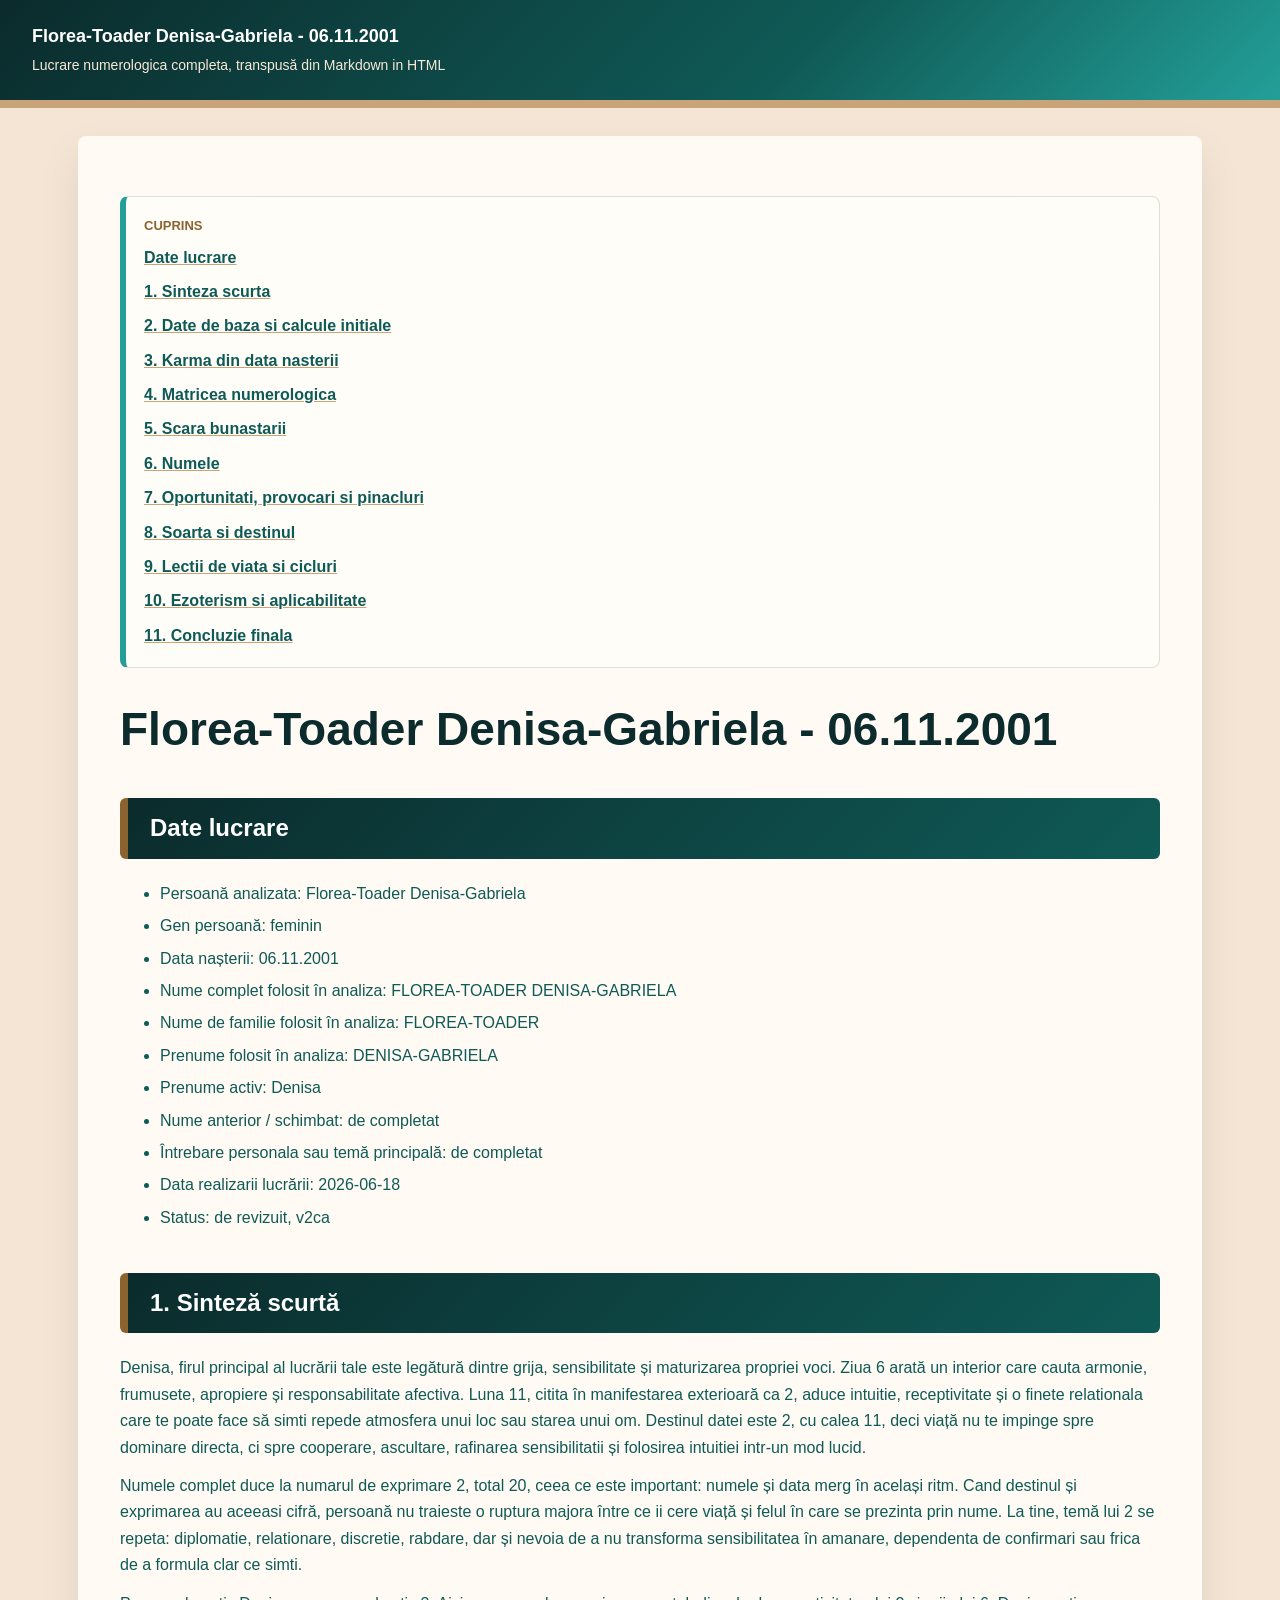
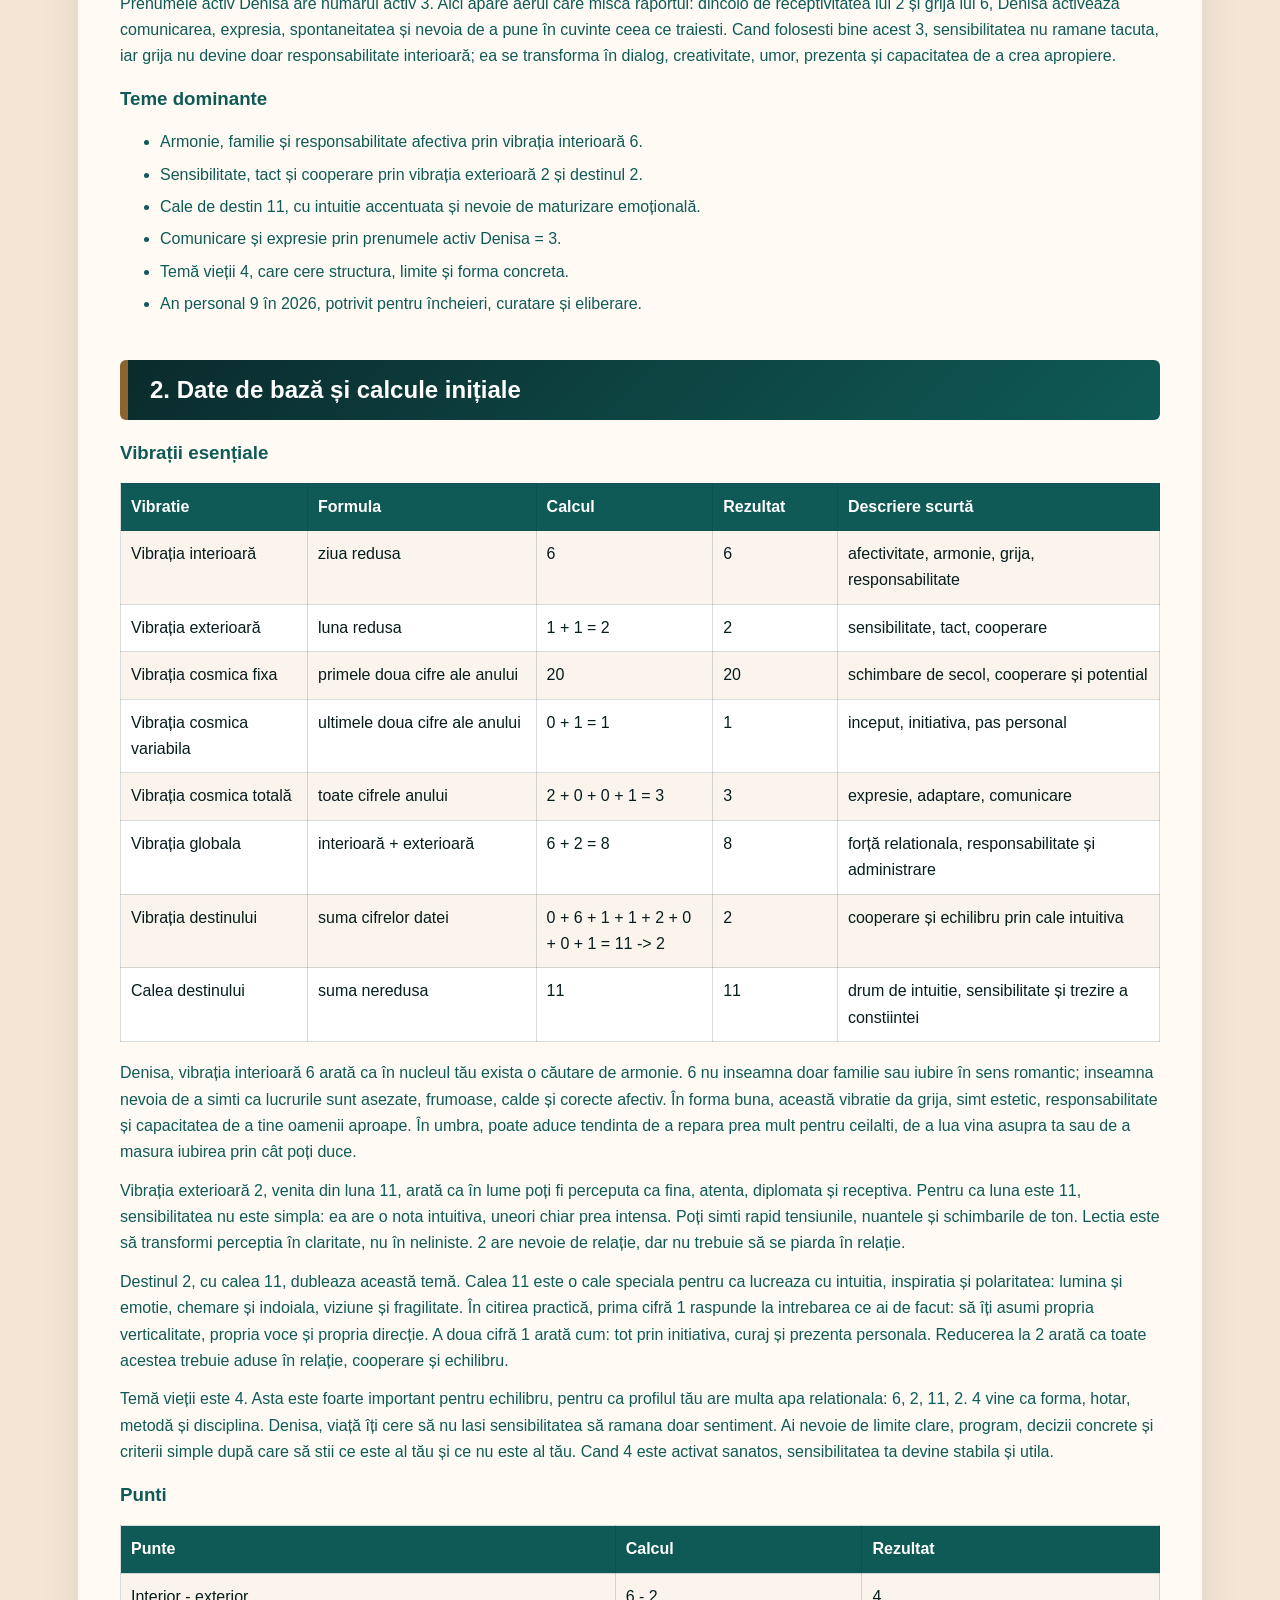
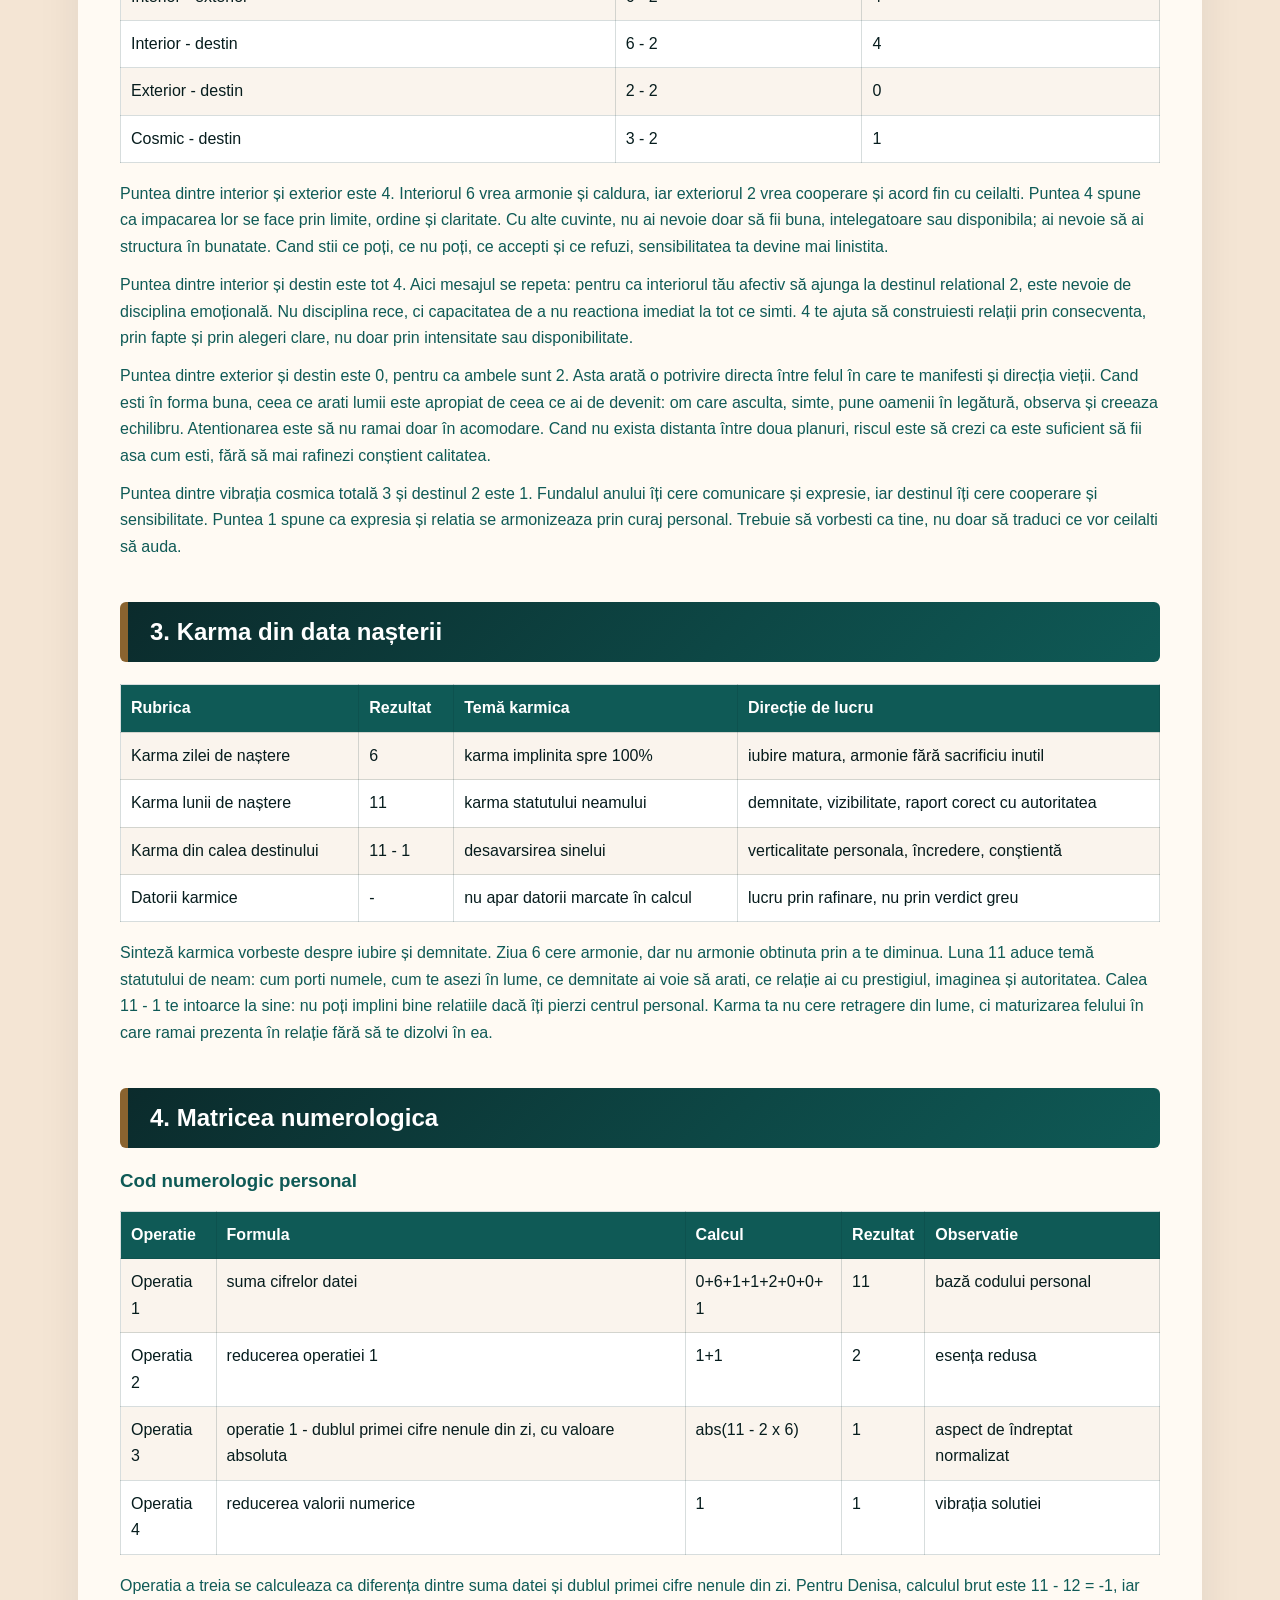
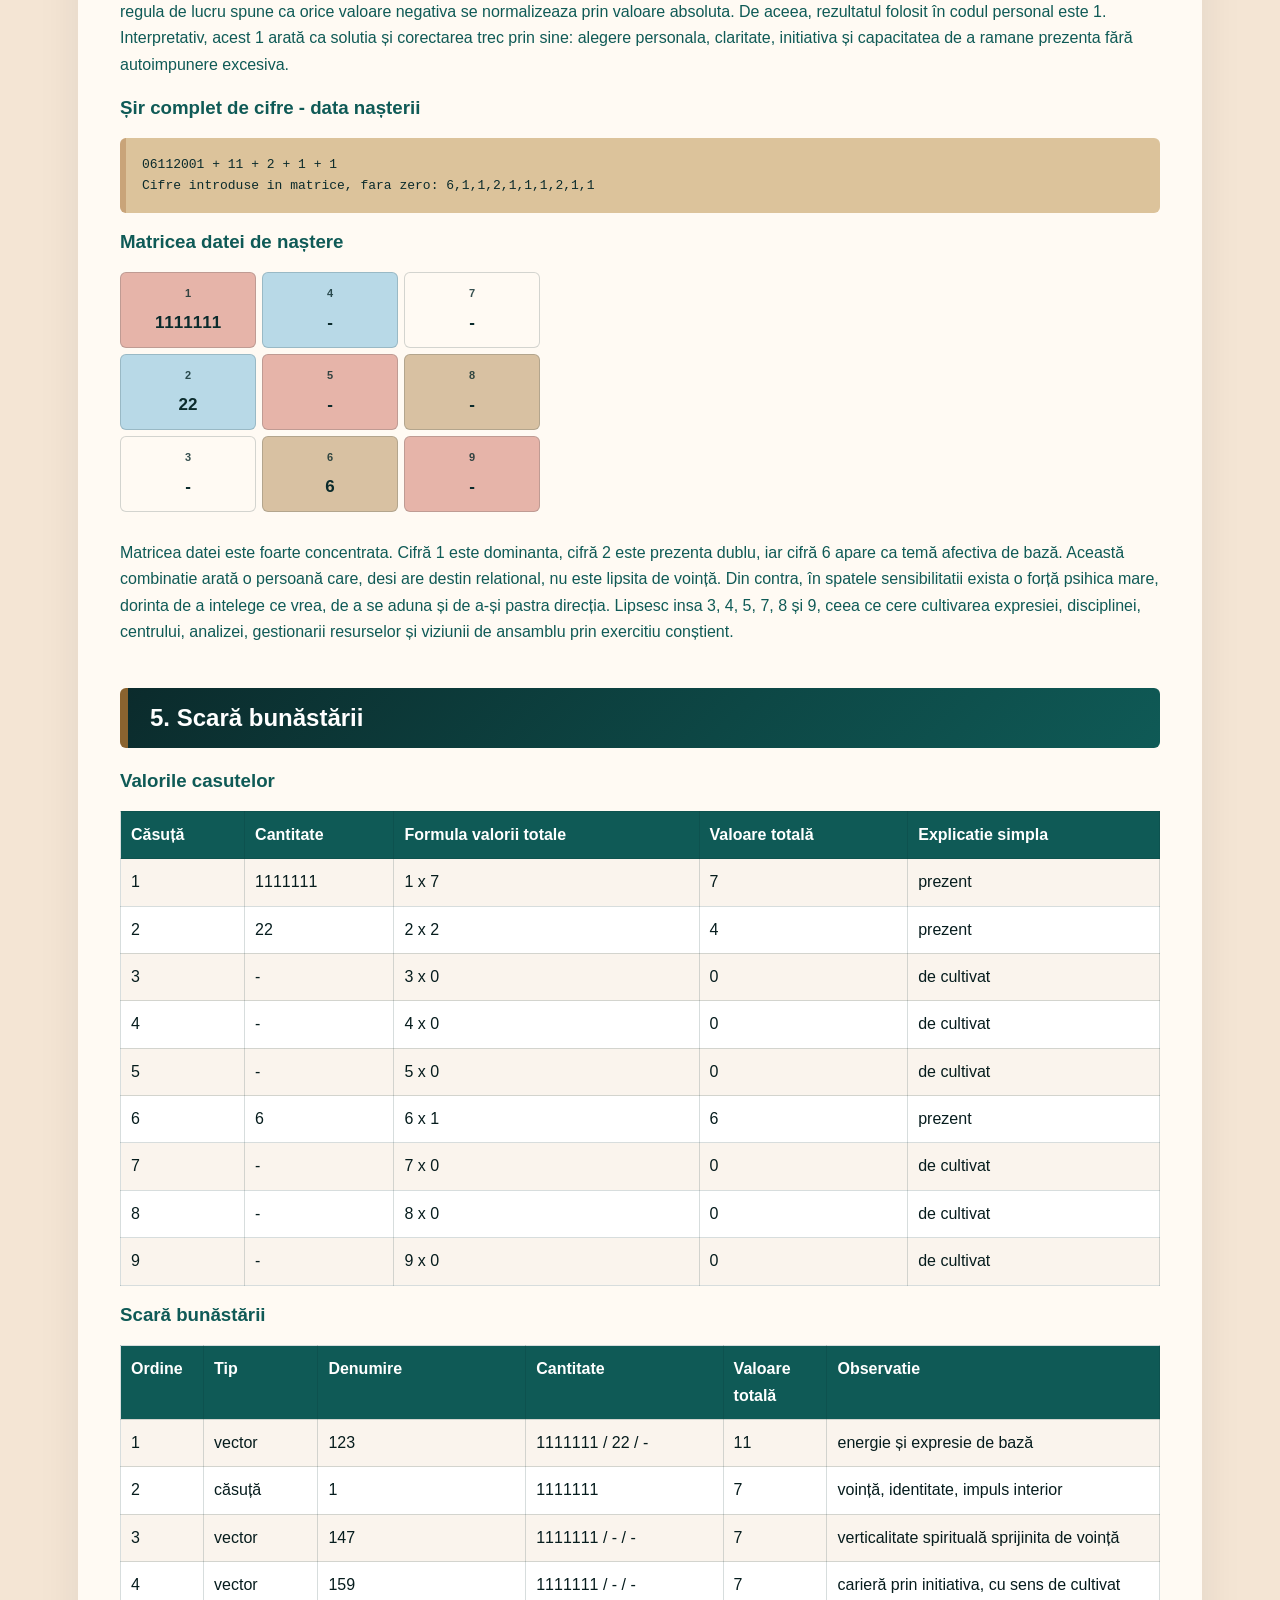
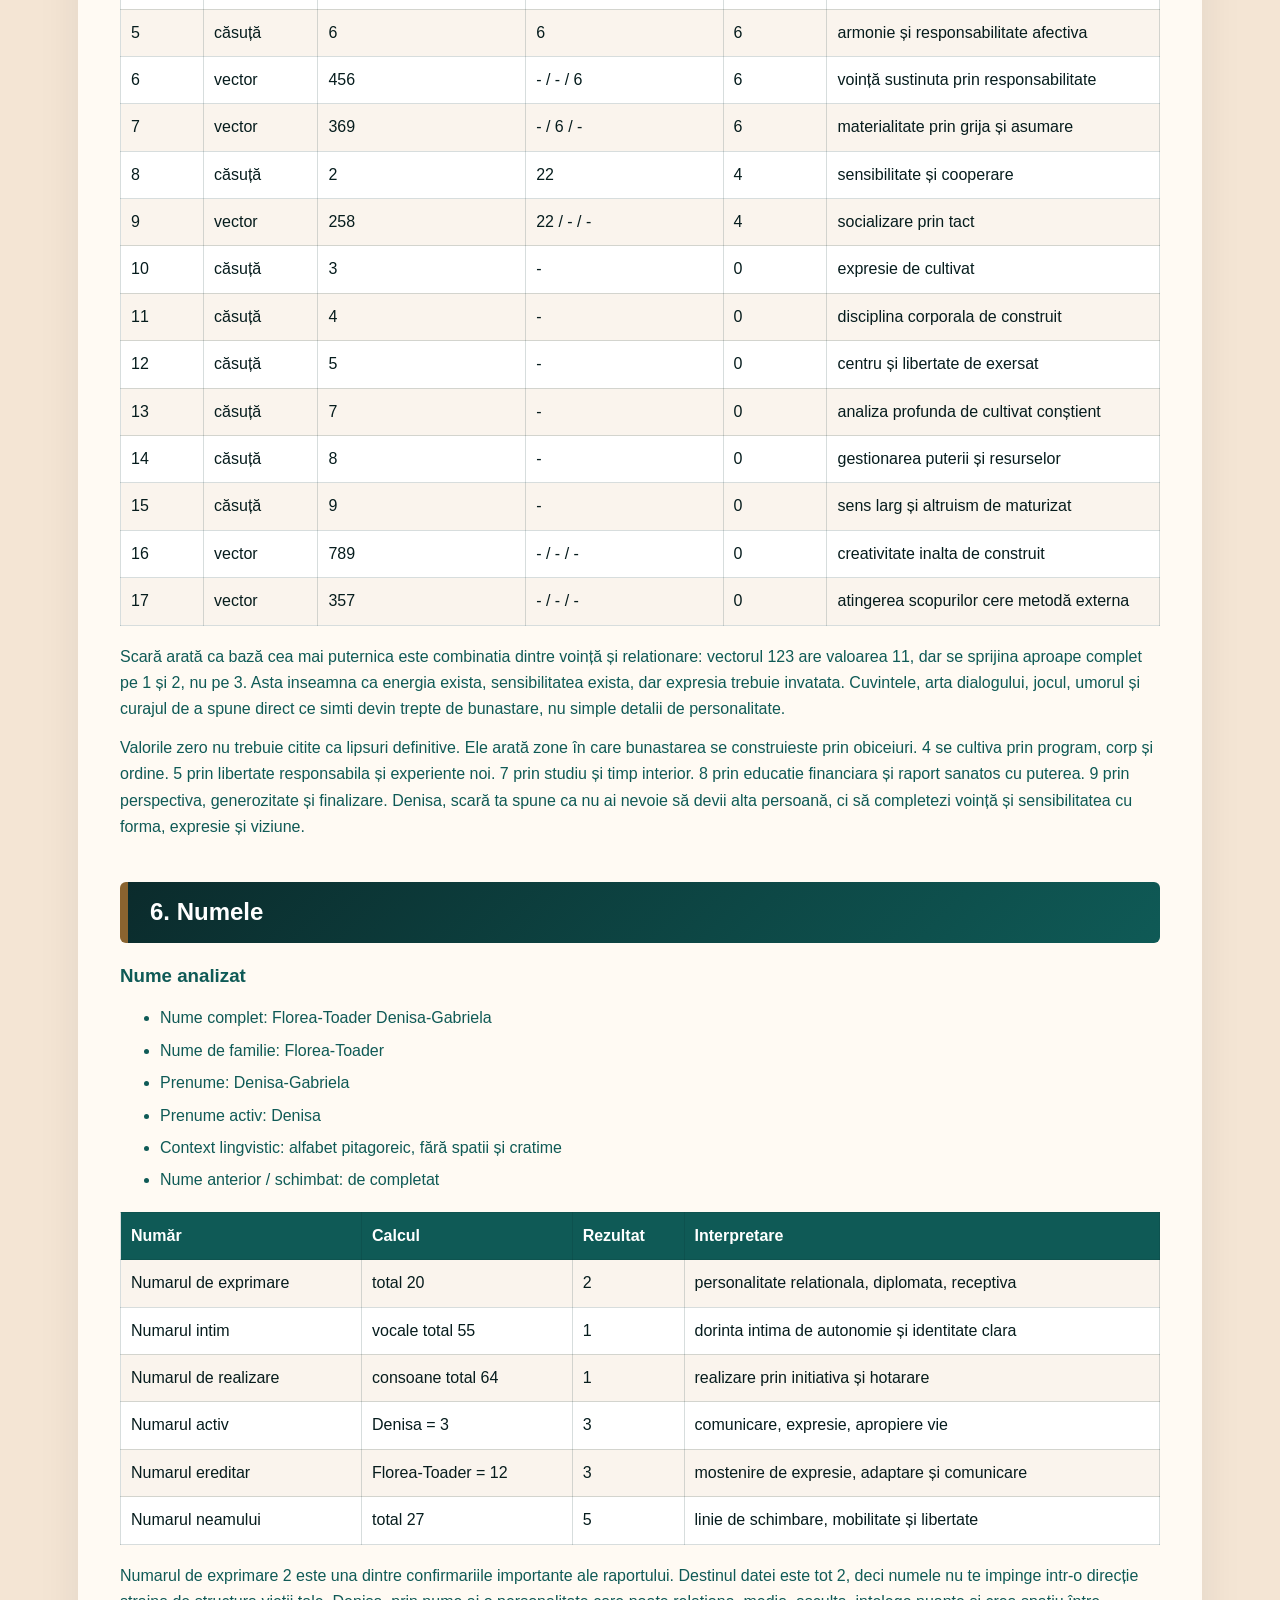
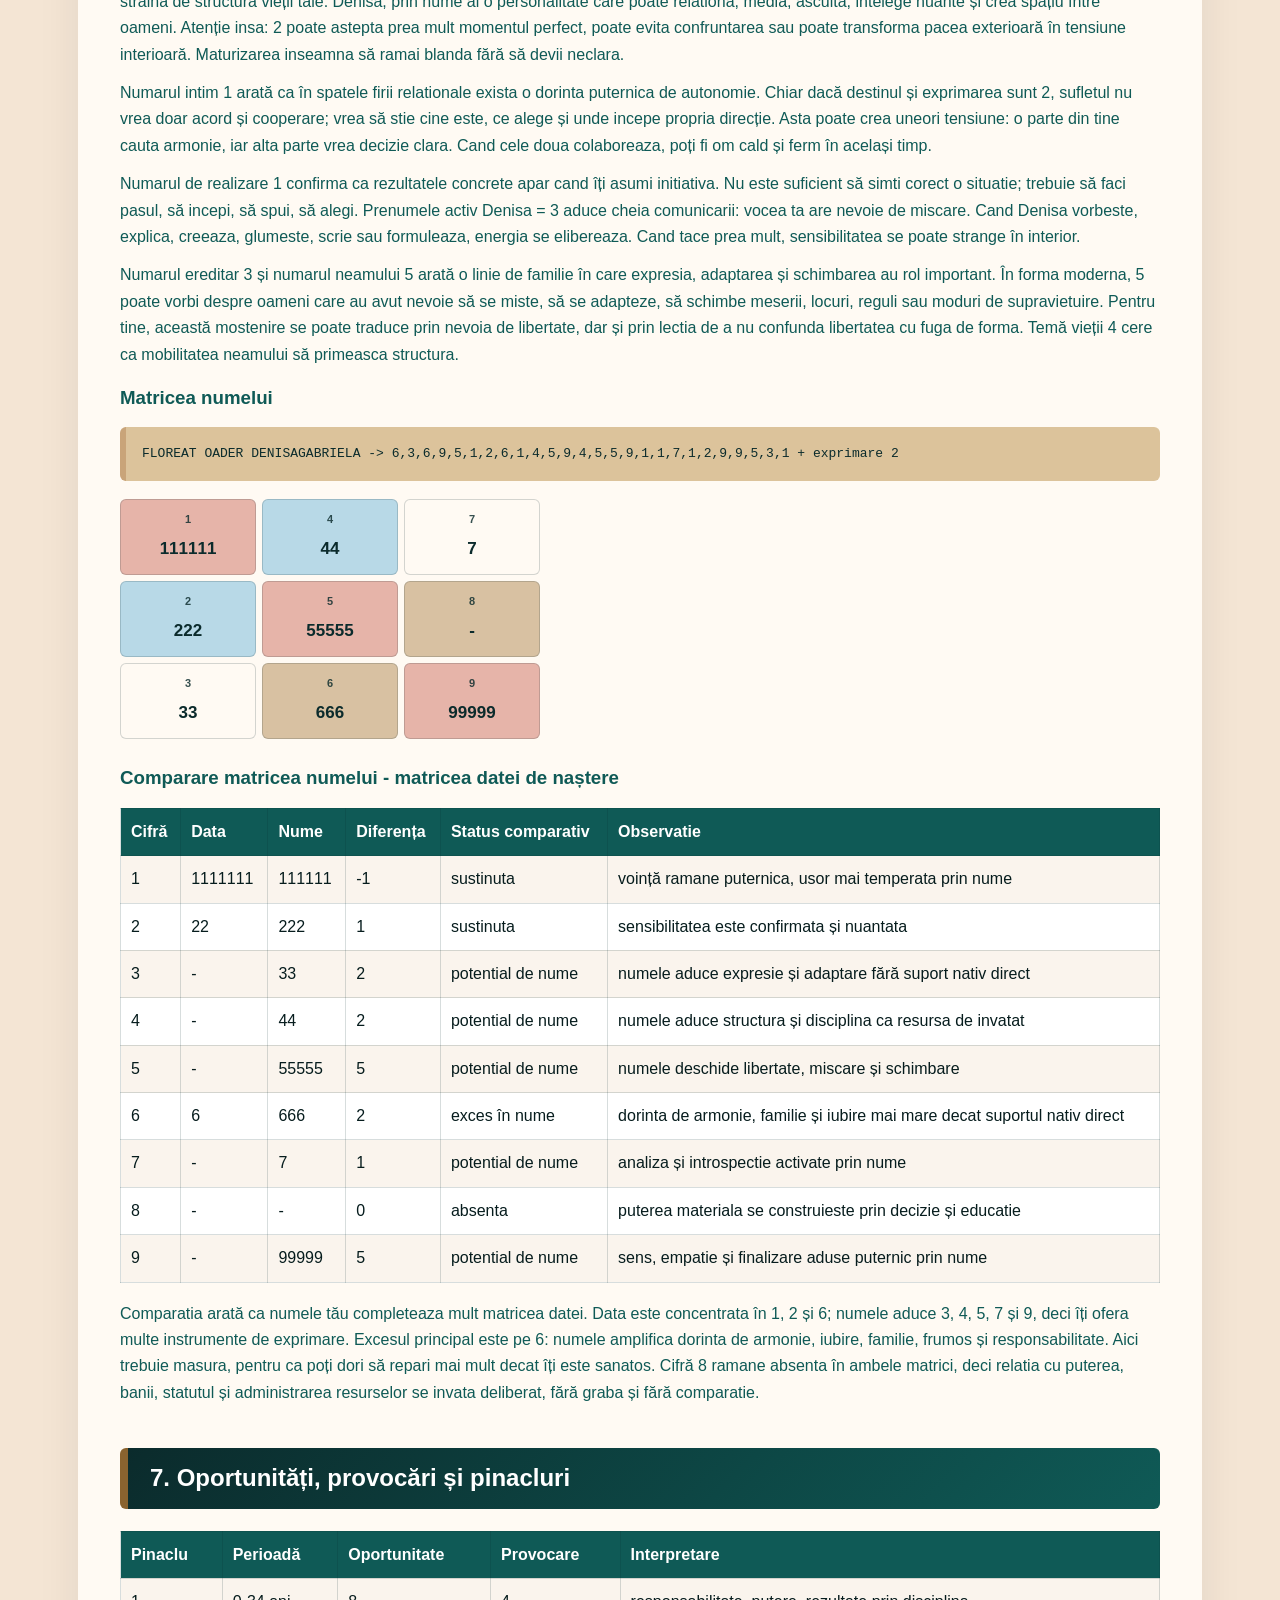
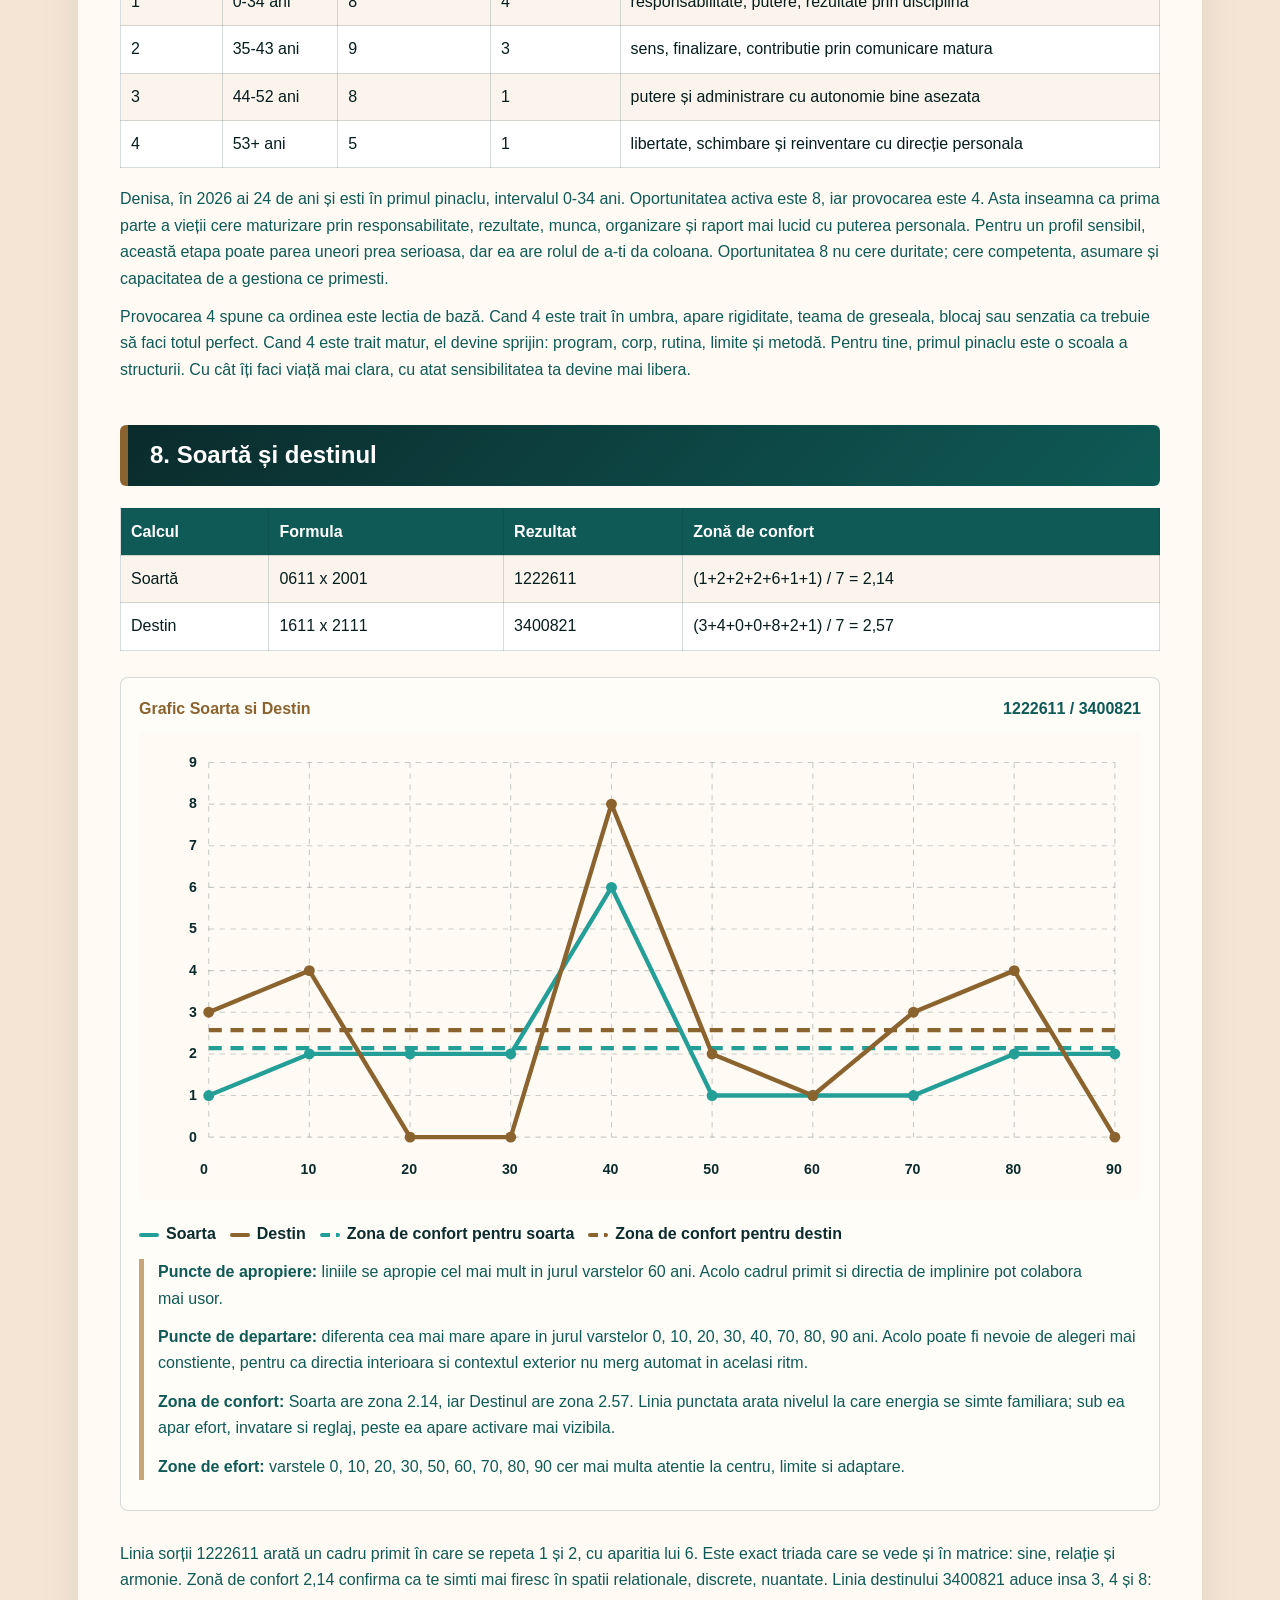
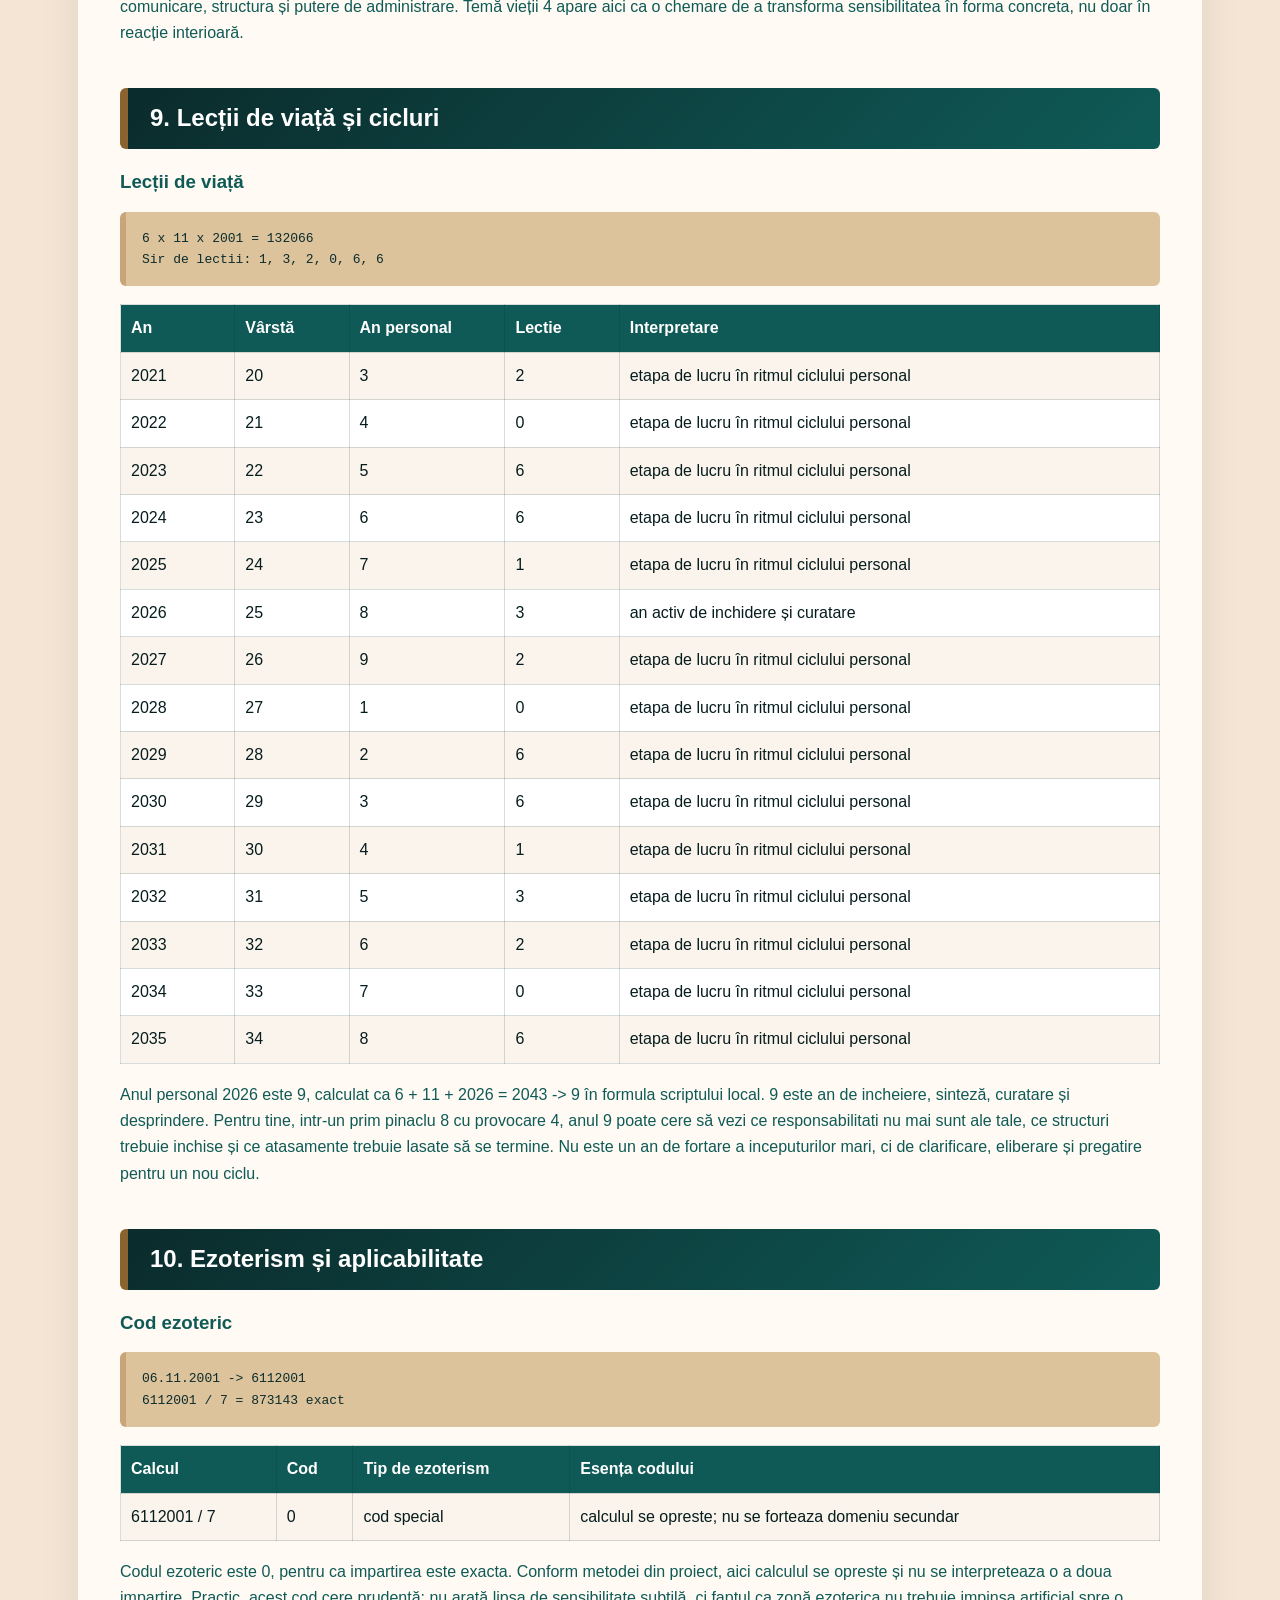
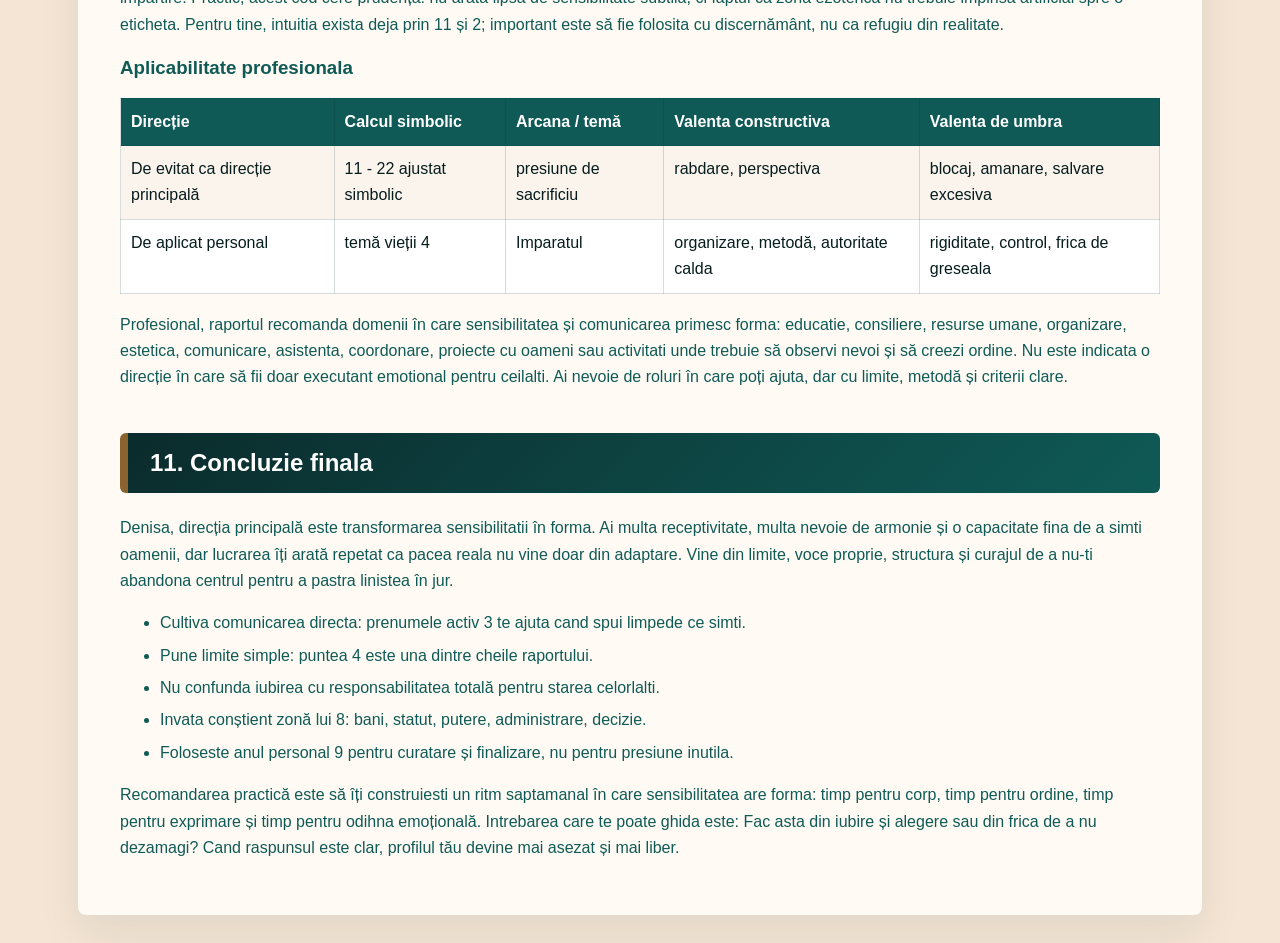
==== test HTML/output/2001-11-06-florea-toader-denisa-gabriela-v2ca.html @ a7275d9e "Add cleaned Denisa report variant" ====
<!doctype html>
<html lang="ro">
<head>
  <meta charset="utf-8">
  <meta name="viewport" content="width=device-width, initial-scale=1">
  <title>Florea-Toader Denisa-Gabriela - 06.11.2001</title>
  <style>
    :root {
      --ink: #061c1d;
      --deep: #0b2b2c;
      --teal: #0f5a56;
      --aqua: #239f98;
      --cream: #f4e5d4;
      --paper: #fffaf3;
      --gold: #8a632f;
      --sand: #c9a479;
    }
    body {
      margin: 0;
      background: var(--cream);
      color: var(--ink);
      font-family: "Segoe UI", Arial, sans-serif;
      line-height: 1.65;
    }
    .topbar {
      background: linear-gradient(135deg, var(--deep), var(--teal) 62%, var(--aqua));
      color: white;
      padding: 22px 32px;
      border-bottom: 8px solid var(--sand);
    }
    .topbar strong {
      display: block;
      font-size: 18px;
    }
    .topbar span {
      color: #f7ead8;
      font-size: 14px;
    }
    main {
      width: 1040px;
      max-width: min(1040px, calc(100% - 32px));
      margin: 28px auto;
      background: var(--paper);
      border-radius: 8px;
      padding: clamp(20px, 4vw, 42px);
      box-shadow: 0 18px 44px rgba(11, 43, 44, 0.08);
    }
    .table-wrap {
      width: 100%;
      overflow-x: auto;
      overflow-y: hidden;
      margin: 18px 0;
      -webkit-overflow-scrolling: touch;
    }
    .toc {
      display: grid;
      grid-template-columns: 1fr;
      gap: 8px;
      margin: 18px 0 34px;
      padding: 18px;
      border: 1px solid rgba(11, 43, 44, 0.14);
      border-left: 6px solid var(--aqua);
      background: #fffdf8;
      border-radius: 8px;
    }
    .toc div {
      grid-column: 1 / -1;
      color: var(--gold);
      font-weight: 800;
      text-transform: uppercase;
      font-size: 13px;
    }
    .toc a {
      color: var(--teal);
      text-decoration-color: var(--sand);
      font-weight: 650;
    }
    h1, h2, h3 { line-height: 1.18; }
    h1, h2, h3 {
      display: grid;
      gap: 7px;
    }
    h1 {
      font-size: clamp(30px, 4vw, 46px);
      color: var(--deep);
      margin-bottom: 18px;
    }
    h2 {
      margin: 42px 0 22px;
      color: white;
      background: linear-gradient(135deg, var(--deep) 0%, #0d4745 58%, var(--teal) 100%);
      border-top: 0;
      border-left: 8px solid var(--gold);
      padding: 16px 22px;
      border-radius: 6px;
      width: 100%;
      box-sizing: border-box;
    }
    h3 { color: var(--teal); }
    .heading-index {
      color: var(--gold);
      font-size: 12px;
      font-weight: 700;
      line-height: 1.2;
    }
    p {
      margin: 12px 0;
      max-width: none;
      width: 100%;
      text-wrap: pretty;
      color: var(--teal);
    }
    code {
      background: rgba(35, 159, 152, 0.12);
      color: var(--deep);
      padding: 1px 5px;
      border-radius: 4px;
    }
    .index {
      color: var(--gold);
      font-size: 12px;
      font-weight: 700;
      margin-top: 18px;
    }
    table {
      min-width: 100%;
      border-collapse: collapse;
      margin: 0;
      background: white;
      table-layout: fixed;
    }
    th, td {
      border: 1px solid rgba(11, 43, 44, 0.16);
      padding: 10px;
      vertical-align: top;
      overflow-wrap: anywhere;
      word-break: break-word;
    }
    th {
      background: var(--teal);
      color: white;
      text-align: left;
      overflow-wrap: normal;
      word-break: normal;
      hyphens: none;
    }
    .table-vibratii-esentiale th:nth-child(1),
    .table-vibratii-esentiale td:nth-child(1) {
      width: 18%;
    }
    .table-vibratii-esentiale th:nth-child(2),
    .table-vibratii-esentiale td:nth-child(2) {
      width: 22%;
    }
    .table-vibratii-esentiale th:nth-child(3),
    .table-vibratii-esentiale td:nth-child(3) {
      width: 17%;
    }
    .table-vibratii-esentiale th:nth-child(4),
    .table-vibratii-esentiale td:nth-child(4) {
      width: 12%;
    }
    .table-vibratii-esentiale th:nth-child(5),
    .table-vibratii-esentiale td:nth-child(5) {
      width: 31%;
    }
    .table-scara-bunastarii th:nth-child(1),
    .table-scara-bunastarii td:nth-child(1) {
      width: 8%;
    }
    .table-scara-bunastarii th:nth-child(2),
    .table-scara-bunastarii td:nth-child(2) {
      width: 11%;
      white-space: nowrap;
      overflow-wrap: normal;
      word-break: normal;
    }
    .table-scara-bunastarii th:nth-child(3),
    .table-scara-bunastarii td:nth-child(3) {
      width: 20%;
    }
    .table-scara-bunastarii th:nth-child(4),
    .table-scara-bunastarii td:nth-child(4) {
      width: 19%;
    }
    .table-scara-bunastarii th:nth-child(5),
    .table-scara-bunastarii td:nth-child(5) {
      width: 10%;
    }
    .table-scara-bunastarii th:nth-child(6),
    .table-scara-bunastarii td:nth-child(6) {
      width: 32%;
    }
    .table-ciclu-9-ani th:nth-child(1),
    .table-ciclu-9-ani td:nth-child(1) {
      width: 11%;
    }
    .table-ciclu-9-ani th:nth-child(2),
    .table-ciclu-9-ani td:nth-child(2) {
      width: 11%;
    }
    .table-ciclu-9-ani th:nth-child(3),
    .table-ciclu-9-ani td:nth-child(3) {
      width: 15%;
    }
    .table-ciclu-9-ani th:nth-child(4),
    .table-ciclu-9-ani td:nth-child(4) {
      width: 11%;
    }
    .table-ciclu-9-ani th:nth-child(5),
    .table-ciclu-9-ani td:nth-child(5) {
      width: 52%;
    }
    tr:nth-child(even) td {
      background: rgba(244, 229, 212, 0.42);
    }
    pre {
      background: #dcc39b;
      color: var(--deep);
      border-left: 6px solid var(--sand);
      padding: 16px;
      border-radius: 6px;
      overflow: auto;
      white-space: pre-wrap;
    }
    .matrix-grid {
      display: grid;
      grid-template-columns: repeat(3, minmax(0, 1fr));
      gap: 6px;
      margin: 18px 0 28px;
      max-width: 420px;
    }
    .matrix-cell {
      min-height: 58px;
      border: 1px solid rgba(11, 43, 44, 0.18);
      border-radius: 6px;
      display: grid;
      overflow: hidden;
    }
    .matrix-value {
      display: grid;
      place-items: center;
      min-height: 58px;
      color: var(--deep);
      font-weight: 800;
      font-size: 17px;
      padding: 8px;
      gap: 2px;
    }
    .matrix-value span {
      font-size: 11px;
      opacity: 0.82;
    }
    .element-aer {
      background: #fffaf3;
      color: var(--deep);
    }
    .element-apa {
      background: #b8d9e7;
      color: var(--deep);
    }
    .element-pamant {
      background: #d8c1a2;
      color: var(--deep);
    }
    .element-foc {
      background: #e6b4a9;
      color: var(--deep);
    }
    .destiny-chart {
      margin: 26px 0 30px;
      padding: 18px;
      border: 1px solid rgba(11, 43, 44, 0.16);
      border-radius: 8px;
      background: #fffdf8;
    }
    .chart-heading {
      display: flex;
      justify-content: space-between;
      gap: 16px;
      color: var(--gold);
      font-weight: 800;
      margin-bottom: 10px;
    }
    .chart-heading strong {
      color: var(--teal);
    }
    .destiny-chart svg {
      width: 100%;
      height: auto;
      background: #fffaf3;
      border-radius: 6px;
    }
    .grid line {
      stroke: rgba(11, 43, 44, 0.22);
      stroke-dasharray: 5 5;
    }
    .grid text {
      fill: var(--deep);
      font-size: 13px;
      font-weight: 700;
    }
    .line {
      fill: none;
      stroke-width: 4;
      stroke-linejoin: round;
      stroke-linecap: round;
    }
    .soarta-line { stroke: var(--aqua); }
    .destin-line { stroke: var(--gold); }
    .comfort {
      fill: none;
      stroke-width: 4;
      stroke-dasharray: 12 8;
      opacity: 1;
    }
    .soarta-comfort { stroke: var(--aqua); }
    .destin-comfort { stroke: var(--gold); }
    .soarta-dot { fill: var(--aqua); }
    .destin-dot { fill: var(--gold); }
    .chart-legend {
      display: flex;
      flex-wrap: wrap;
      gap: 14px;
      margin: 12px 0;
      color: var(--deep);
      font-weight: 700;
    }
    .chart-legend i {
      display: inline-block;
      width: 20px;
      height: 4px;
      border-radius: 99px;
      margin-right: 7px;
      vertical-align: middle;
    }
    .legend-soarta { background: var(--aqua); }
    .legend-destin { background: var(--gold); }
    .legend-soarta-comfort {
      background: repeating-linear-gradient(
        90deg,
        var(--aqua) 0 10px,
        transparent 10px 16px
      );
    }
    .legend-destin-comfort {
      background: repeating-linear-gradient(
        90deg,
        var(--gold) 0 10px,
        transparent 10px 16px
      );
    }
    .chart-interpretation {
      border-left: 5px solid var(--sand);
      padding-left: 14px;
    }
    ul, li {
      color: var(--teal);
    }
    li { margin: 6px 0; }
    @media (max-width: 1100px) {
      body {
        overflow-x: auto;
      }
      main {
        width: 1040px;
        max-width: none;
      }
    }
    @media print {
      body { background: white; }
      .topbar, .toc { break-inside: avoid; }
      main { box-shadow: none; margin: 0; width: auto; }
      h2, h3, table, pre { break-inside: avoid; }
    }
  </style>
</head>
<body>
  <header class="topbar">
    <strong>Florea-Toader Denisa-Gabriela - 06.11.2001</strong>
    <span>Lucrare numerologica completa, transpusă din Markdown in HTML</span>
  </header>
  <main>
    <nav class="toc"><div>Cuprins</div><a href="#sectiune-1">Date lucrare</a>
<a href="#sectiune-2">1. Sinteza scurta</a>
<a href="#sectiune-3">2. Date de baza si calcule initiale</a>
<a href="#sectiune-4">3. Karma din data nasterii</a>
<a href="#sectiune-5">4. Matricea numerologica</a>
<a href="#sectiune-6">5. Scara bunastarii</a>
<a href="#sectiune-7">6. Numele</a>
<a href="#sectiune-8">7. Oportunitati, provocari si pinacluri</a>
<a href="#sectiune-9">8. Soarta si destinul</a>
<a href="#sectiune-10">9. Lectii de viata si cicluri</a>
<a href="#sectiune-11">10. Ezoterism si aplicabilitate</a>
<a href="#sectiune-12">11. Concluzie finala</a></nav>
    <h1><span>Florea-Toader Denisa-Gabriela - 06.11.2001</span></h1>
<h2 id="sectiune-1"><span>Date lucrare</span></h2>
<ul>
<li>Persoană analizata: Florea-Toader Denisa-Gabriela</li>
<li>Gen persoană: feminin</li>
<li>Data nașterii: 06.11.2001</li>
<li>Nume complet folosit în analiza: FLOREA-TOADER DENISA-GABRIELA</li>
<li>Nume de familie folosit în analiza: FLOREA-TOADER</li>
<li>Prenume folosit în analiza: DENISA-GABRIELA</li>
<li>Prenume activ: Denisa</li>
<li>Nume anterior / schimbat: de completat</li>
<li>Întrebare personala sau temă principală: de completat</li>
<li>Data realizarii lucrării: 2026-06-18</li>
<li>Status: de revizuit, v2ca</li>
</ul>
<h2 id="sectiune-2"><span>1. Sinteză scurtă</span></h2>
<p>Denisa, firul principal al lucrării tale este legătură dintre grija, sensibilitate și maturizarea propriei voci. Ziua 6 arată un interior care cauta armonie, frumusete, apropiere și responsabilitate afectiva. Luna 11, citita în manifestarea exterioară ca 2, aduce intuitie, receptivitate și o finete relationala care te poate face să simti repede atmosfera unui loc sau starea unui om. Destinul datei este 2, cu calea 11, deci viață nu te impinge spre dominare directa, ci spre cooperare, ascultare, rafinarea sensibilitatii și folosirea intuitiei intr-un mod lucid.</p>
<p>Numele complet duce la numarul de exprimare 2, total 20, ceea ce este important: numele și data merg în același ritm. Cand destinul și exprimarea au aceeasi cifră, persoană nu traieste o ruptura majora între ce ii cere viață și felul în care se prezinta prin nume. La tine, temă lui 2 se repeta: diplomatie, relationare, discretie, rabdare, dar și nevoia de a nu transforma sensibilitatea în amanare, dependenta de confirmari sau frica de a formula clar ce simti.</p>
<p>Prenumele activ Denisa are numarul activ 3. Aici apare aerul care misca raportul: dincolo de receptivitatea lui 2 și grija lui 6, Denisa activeaza comunicarea, expresia, spontaneitatea și nevoia de a pune în cuvinte ceea ce traiesti. Cand folosesti bine acest 3, sensibilitatea nu ramane tacuta, iar grija nu devine doar responsabilitate interioară; ea se transforma în dialog, creativitate, umor, prezenta și capacitatea de a crea apropiere.</p>
<h3><span>Teme dominante</span></h3>
<ul>
<li>Armonie, familie și responsabilitate afectiva prin vibrația interioară 6.</li>
<li>Sensibilitate, tact și cooperare prin vibrația exterioară 2 și destinul 2.</li>
<li>Cale de destin 11, cu intuitie accentuata și nevoie de maturizare emoțională.</li>
<li>Comunicare și expresie prin prenumele activ Denisa = 3.</li>
<li>Temă vieții 4, care cere structura, limite și forma concreta.</li>
<li>An personal 9 în 2026, potrivit pentru încheieri, curatare și eliberare.</li>
</ul>
<h2 id="sectiune-3"><span>2. Date de bază și calcule inițiale</span></h2>
<h3><span>Vibrații esențiale</span></h3>
<div class="table-wrap"><table class="table-vibratii-esentiale">
<tr><th>Vibratie</th><th>Formula</th><th>Calcul</th><th>Rezultat</th><th>Descriere scurtă</th></tr>
<tr><td>Vibrația interioară</td><td>ziua redusa</td><td>6</td><td>6</td><td>afectivitate, armonie, grija, responsabilitate</td></tr>
<tr><td>Vibrația exterioară</td><td>luna redusa</td><td>1 + 1 = 2</td><td>2</td><td>sensibilitate, tact, cooperare</td></tr>
<tr><td>Vibrația cosmica fixa</td><td>primele doua cifre ale anului</td><td>20</td><td>20</td><td>schimbare de secol, cooperare și potential</td></tr>
<tr><td>Vibrația cosmica variabila</td><td>ultimele doua cifre ale anului</td><td>0 + 1 = 1</td><td>1</td><td>inceput, initiativa, pas personal</td></tr>
<tr><td>Vibrația cosmica totală</td><td>toate cifrele anului</td><td>2 + 0 + 0 + 1 = 3</td><td>3</td><td>expresie, adaptare, comunicare</td></tr>
<tr><td>Vibrația globala</td><td>interioară + exterioară</td><td>6 + 2 = 8</td><td>8</td><td>forță relationala, responsabilitate și administrare</td></tr>
<tr><td>Vibrația destinului</td><td>suma cifrelor datei</td><td>0 + 6 + 1 + 1 + 2 + 0 + 0 + 1 = 11 -&gt; 2</td><td>2</td><td>cooperare și echilibru prin cale intuitiva</td></tr>
<tr><td>Calea destinului</td><td>suma neredusa</td><td>11</td><td>11</td><td>drum de intuitie, sensibilitate și trezire a constiintei</td></tr>
</table></div>
<p>Denisa, vibrația interioară 6 arată ca în nucleul tău exista o căutare de armonie. 6 nu inseamna doar familie sau iubire în sens romantic; inseamna nevoia de a simti ca lucrurile sunt asezate, frumoase, calde și corecte afectiv. În forma buna, această vibratie da grija, simt estetic, responsabilitate și capacitatea de a tine oamenii aproape. În umbra, poate aduce tendinta de a repara prea mult pentru ceilalti, de a lua vina asupra ta sau de a masura iubirea prin cât poți duce.</p>
<p>Vibrația exterioară 2, venita din luna 11, arată ca în lume poți fi perceputa ca fina, atenta, diplomata și receptiva. Pentru ca luna este 11, sensibilitatea nu este simpla: ea are o nota intuitiva, uneori chiar prea intensa. Poți simti rapid tensiunile, nuantele și schimbarile de ton. Lectia este să transformi perceptia în claritate, nu în neliniste. 2 are nevoie de relație, dar nu trebuie să se piarda în relație.</p>
<p>Destinul 2, cu calea 11, dubleaza această temă. Calea 11 este o cale speciala pentru ca lucreaza cu intuitia, inspiratia și polaritatea: lumina și emotie, chemare și indoiala, viziune și fragilitate. În citirea practică, prima cifră 1 raspunde la intrebarea ce ai de facut: să îți asumi propria verticalitate, propria voce și propria direcție. A doua cifră 1 arată cum: tot prin initiativa, curaj și prezenta personala. Reducerea la 2 arată ca toate acestea trebuie aduse în relație, cooperare și echilibru.</p>
<p>Temă vieții este 4. Asta este foarte important pentru echilibru, pentru ca profilul tău are multa apa relationala: 6, 2, 11, 2. 4 vine ca forma, hotar, metodă și disciplina. Denisa, viață îți cere să nu lasi sensibilitatea să ramana doar sentiment. Ai nevoie de limite clare, program, decizii concrete și criterii simple după care să stii ce este al tău și ce nu este al tău. Cand 4 este activat sanatos, sensibilitatea ta devine stabila și utila.</p>
<h3><span>Punti</span></h3>
<div class="table-wrap"><table>
<tr><th>Punte</th><th>Calcul</th><th>Rezultat</th></tr>
<tr><td>Interior - exterior</td><td>6 - 2</td><td>4</td></tr>
<tr><td>Interior - destin</td><td>6 - 2</td><td>4</td></tr>
<tr><td>Exterior - destin</td><td>2 - 2</td><td>0</td></tr>
<tr><td>Cosmic - destin</td><td>3 - 2</td><td>1</td></tr>
</table></div>
<p>Puntea dintre interior și exterior este 4. Interiorul 6 vrea armonie și caldura, iar exteriorul 2 vrea cooperare și acord fin cu ceilalti. Puntea 4 spune ca impacarea lor se face prin limite, ordine și claritate. Cu alte cuvinte, nu ai nevoie doar să fii buna, intelegatoare sau disponibila; ai nevoie să ai structura în bunatate. Cand stii ce poți, ce nu poți, ce accepti și ce refuzi, sensibilitatea ta devine mai linistita.</p>
<p>Puntea dintre interior și destin este tot 4. Aici mesajul se repeta: pentru ca interiorul tău afectiv să ajunga la destinul relational 2, este nevoie de disciplina emoțională. Nu disciplina rece, ci capacitatea de a nu reactiona imediat la tot ce simti. 4 te ajuta să construiesti relații prin consecventa, prin fapte și prin alegeri clare, nu doar prin intensitate sau disponibilitate.</p>
<p>Puntea dintre exterior și destin este 0, pentru ca ambele sunt 2. Asta arată o potrivire directa între felul în care te manifesti și direcția vieții. Cand esti în forma buna, ceea ce arati lumii este apropiat de ceea ce ai de devenit: om care asculta, simte, pune oamenii în legătură, observa și creeaza echilibru. Atentionarea este să nu ramai doar în acomodare. Cand nu exista distanta între doua planuri, riscul este să crezi ca este suficient să fii asa cum esti, fără să mai rafinezi conștient calitatea.</p>
<p>Puntea dintre vibrația cosmica totală 3 și destinul 2 este 1. Fundalul anului îți cere comunicare și expresie, iar destinul îți cere cooperare și sensibilitate. Puntea 1 spune ca expresia și relatia se armonizeaza prin curaj personal. Trebuie să vorbesti ca tine, nu doar să traduci ce vor ceilalti să auda.</p>
<h2 id="sectiune-4"><span>3. Karma din data nașterii</span></h2>
<div class="table-wrap"><table>
<tr><th>Rubrica</th><th>Rezultat</th><th>Temă karmica</th><th>Direcție de lucru</th></tr>
<tr><td>Karma zilei de naștere</td><td>6</td><td>karma implinita spre 100%</td><td>iubire matura, armonie fără sacrificiu inutil</td></tr>
<tr><td>Karma lunii de naștere</td><td>11</td><td>karma statutului neamului</td><td>demnitate, vizibilitate, raport corect cu autoritatea</td></tr>
<tr><td>Karma din calea destinului</td><td>11 - 1</td><td>desavarsirea sinelui</td><td>verticalitate personala, încredere, conștientă</td></tr>
<tr><td>Datorii karmice</td><td>-</td><td>nu apar datorii marcate în calcul</td><td>lucru prin rafinare, nu prin verdict greu</td></tr>
</table></div>
<p>Sinteză karmica vorbeste despre iubire și demnitate. Ziua 6 cere armonie, dar nu armonie obtinuta prin a te diminua. Luna 11 aduce temă statutului de neam: cum porti numele, cum te asezi în lume, ce demnitate ai voie să arati, ce relație ai cu prestigiul, imaginea și autoritatea. Calea 11 - 1 te intoarce la sine: nu poți implini bine relatiile dacă îți pierzi centrul personal. Karma ta nu cere retragere din lume, ci maturizarea felului în care ramai prezenta în relație fără să te dizolvi în ea.</p>
<h2 id="sectiune-5"><span>4. Matricea numerologica</span></h2>
<h3><span>Cod numerologic personal</span></h3>
<div class="table-wrap"><table>
<tr><th>Operatie</th><th>Formula</th><th>Calcul</th><th>Rezultat</th><th>Observatie</th></tr>
<tr><td>Operatia 1</td><td>suma cifrelor datei</td><td>0+6+1+1+2+0+0+1</td><td>11</td><td>bază codului personal</td></tr>
<tr><td>Operatia 2</td><td>reducerea operatiei 1</td><td>1+1</td><td>2</td><td>esența redusa</td></tr>
<tr><td>Operatia 3</td><td>operatie 1 - dublul primei cifre nenule din zi, cu valoare absoluta</td><td>abs(11 - 2 x 6)</td><td>1</td><td>aspect de îndreptat normalizat</td></tr>
<tr><td>Operatia 4</td><td>reducerea valorii numerice</td><td>1</td><td>1</td><td>vibrația solutiei</td></tr>
</table></div>
<p>Operatia a treia se calculeaza ca diferența dintre suma datei și dublul primei cifre nenule din zi. Pentru Denisa, calculul brut este 11 - 12 = -1, iar regula de lucru spune ca orice valoare negativa se normalizeaza prin valoare absoluta. De aceea, rezultatul folosit în codul personal este 1. Interpretativ, acest 1 arată ca solutia și corectarea trec prin sine: alegere personala, claritate, initiativa și capacitatea de a ramane prezenta fără autoimpunere excesiva.</p>
<h3><span>Șir complet de cifre - data nașterii</span></h3>
<pre>06112001 + 11 + 2 + 1 + 1
Cifre introduse in matrice, fara zero: 6,1,1,2,1,1,1,2,1,1</pre>
<h3><span>Matricea datei de naștere</span></h3>
<div class="matrix-grid">
<div class="matrix-cell element-foc"><div class="matrix-value"><span>1</span>1111111</div></div>
<div class="matrix-cell element-apa"><div class="matrix-value"><span>4</span>-</div></div>
<div class="matrix-cell element-aer"><div class="matrix-value"><span>7</span>-</div></div>
<div class="matrix-cell element-apa"><div class="matrix-value"><span>2</span>22</div></div>
<div class="matrix-cell element-foc"><div class="matrix-value"><span>5</span>-</div></div>
<div class="matrix-cell element-pamant"><div class="matrix-value"><span>8</span>-</div></div>
<div class="matrix-cell element-aer"><div class="matrix-value"><span>3</span>-</div></div>
<div class="matrix-cell element-pamant"><div class="matrix-value"><span>6</span>6</div></div>
<div class="matrix-cell element-foc"><div class="matrix-value"><span>9</span>-</div></div>
</div>
<p>Matricea datei este foarte concentrata. Cifră 1 este dominanta, cifră 2 este prezenta dublu, iar cifră 6 apare ca temă afectiva de bază. Această combinatie arată o persoană care, desi are destin relational, nu este lipsita de voință. Din contra, în spatele sensibilitatii exista o forță psihica mare, dorinta de a intelege ce vrea, de a se aduna și de a-și pastra direcția. Lipsesc insa 3, 4, 5, 7, 8 și 9, ceea ce cere cultivarea expresiei, disciplinei, centrului, analizei, gestionarii resurselor și viziunii de ansamblu prin exercitiu conștient.</p>
<h2 id="sectiune-6"><span>5. Scară bunăstării</span></h2>
<h3><span>Valorile casutelor</span></h3>
<div class="table-wrap"><table>
<tr><th>Căsuță</th><th>Cantitate</th><th>Formula valorii totale</th><th>Valoare totală</th><th>Explicatie simpla</th></tr>
<tr><td>1</td><td>1111111</td><td>1 x 7</td><td>7</td><td>prezent</td></tr>
<tr><td>2</td><td>22</td><td>2 x 2</td><td>4</td><td>prezent</td></tr>
<tr><td>3</td><td>-</td><td>3 x 0</td><td>0</td><td>de cultivat</td></tr>
<tr><td>4</td><td>-</td><td>4 x 0</td><td>0</td><td>de cultivat</td></tr>
<tr><td>5</td><td>-</td><td>5 x 0</td><td>0</td><td>de cultivat</td></tr>
<tr><td>6</td><td>6</td><td>6 x 1</td><td>6</td><td>prezent</td></tr>
<tr><td>7</td><td>-</td><td>7 x 0</td><td>0</td><td>de cultivat</td></tr>
<tr><td>8</td><td>-</td><td>8 x 0</td><td>0</td><td>de cultivat</td></tr>
<tr><td>9</td><td>-</td><td>9 x 0</td><td>0</td><td>de cultivat</td></tr>
</table></div>
<h3><span>Scară bunăstării</span></h3>
<div class="table-wrap"><table class="table-scara-bunastarii">
<tr><th>Ordine</th><th>Tip</th><th>Denumire</th><th>Cantitate</th><th>Valoare totală</th><th>Observatie</th></tr>
<tr><td>1</td><td>vector</td><td>123</td><td>1111111 / 22 / -</td><td>11</td><td>energie și expresie de bază</td></tr>
<tr><td>2</td><td>căsuță</td><td>1</td><td>1111111</td><td>7</td><td>voință, identitate, impuls interior</td></tr>
<tr><td>3</td><td>vector</td><td>147</td><td>1111111 / - / -</td><td>7</td><td>verticalitate spirituală sprijinita de voință</td></tr>
<tr><td>4</td><td>vector</td><td>159</td><td>1111111 / - / -</td><td>7</td><td>carieră prin initiativa, cu sens de cultivat</td></tr>
<tr><td>5</td><td>căsuță</td><td>6</td><td>6</td><td>6</td><td>armonie și responsabilitate afectiva</td></tr>
<tr><td>6</td><td>vector</td><td>456</td><td>- / - / 6</td><td>6</td><td>voință sustinuta prin responsabilitate</td></tr>
<tr><td>7</td><td>vector</td><td>369</td><td>- / 6 / -</td><td>6</td><td>materialitate prin grija și asumare</td></tr>
<tr><td>8</td><td>căsuță</td><td>2</td><td>22</td><td>4</td><td>sensibilitate și cooperare</td></tr>
<tr><td>9</td><td>vector</td><td>258</td><td>22 / - / -</td><td>4</td><td>socializare prin tact</td></tr>
<tr><td>10</td><td>căsuță</td><td>3</td><td>-</td><td>0</td><td>expresie de cultivat</td></tr>
<tr><td>11</td><td>căsuță</td><td>4</td><td>-</td><td>0</td><td>disciplina corporala de construit</td></tr>
<tr><td>12</td><td>căsuță</td><td>5</td><td>-</td><td>0</td><td>centru și libertate de exersat</td></tr>
<tr><td>13</td><td>căsuță</td><td>7</td><td>-</td><td>0</td><td>analiza profunda de cultivat conștient</td></tr>
<tr><td>14</td><td>căsuță</td><td>8</td><td>-</td><td>0</td><td>gestionarea puterii și resurselor</td></tr>
<tr><td>15</td><td>căsuță</td><td>9</td><td>-</td><td>0</td><td>sens larg și altruism de maturizat</td></tr>
<tr><td>16</td><td>vector</td><td>789</td><td>- / - / -</td><td>0</td><td>creativitate inalta de construit</td></tr>
<tr><td>17</td><td>vector</td><td>357</td><td>- / - / -</td><td>0</td><td>atingerea scopurilor cere metodă externa</td></tr>
</table></div>
<p>Scară arată ca bază cea mai puternica este combinatia dintre voință și relationare: vectorul 123 are valoarea 11, dar se sprijina aproape complet pe 1 și 2, nu pe 3. Asta inseamna ca energia exista, sensibilitatea exista, dar expresia trebuie invatata. Cuvintele, arta dialogului, jocul, umorul și curajul de a spune direct ce simti devin trepte de bunastare, nu simple detalii de personalitate.</p>
<p>Valorile zero nu trebuie citite ca lipsuri definitive. Ele arată zone în care bunastarea se construieste prin obiceiuri. 4 se cultiva prin program, corp și ordine. 5 prin libertate responsabila și experiente noi. 7 prin studiu și timp interior. 8 prin educatie financiara și raport sanatos cu puterea. 9 prin perspectiva, generozitate și finalizare. Denisa, scară ta spune ca nu ai nevoie să devii alta persoană, ci să completezi voință și sensibilitatea cu forma, expresie și viziune.</p>
<h2 id="sectiune-7"><span>6. Numele</span></h2>
<h3><span>Nume analizat</span></h3>
<ul>
<li>Nume complet: Florea-Toader Denisa-Gabriela</li>
<li>Nume de familie: Florea-Toader</li>
<li>Prenume: Denisa-Gabriela</li>
<li>Prenume activ: Denisa</li>
<li>Context lingvistic: alfabet pitagoreic, fără spatii și cratime</li>
<li>Nume anterior / schimbat: de completat</li>
</ul>
<div class="table-wrap"><table>
<tr><th>Număr</th><th>Calcul</th><th>Rezultat</th><th>Interpretare</th></tr>
<tr><td>Numarul de exprimare</td><td>total 20</td><td>2</td><td>personalitate relationala, diplomata, receptiva</td></tr>
<tr><td>Numarul intim</td><td>vocale total 55</td><td>1</td><td>dorinta intima de autonomie și identitate clara</td></tr>
<tr><td>Numarul de realizare</td><td>consoane total 64</td><td>1</td><td>realizare prin initiativa și hotarare</td></tr>
<tr><td>Numarul activ</td><td>Denisa = 3</td><td>3</td><td>comunicare, expresie, apropiere vie</td></tr>
<tr><td>Numarul ereditar</td><td>Florea-Toader = 12</td><td>3</td><td>mostenire de expresie, adaptare și comunicare</td></tr>
<tr><td>Numarul neamului</td><td>total 27</td><td>5</td><td>linie de schimbare, mobilitate și libertate</td></tr>
</table></div>
<p>Numarul de exprimare 2 este una dintre confirmariile importante ale raportului. Destinul datei este tot 2, deci numele nu te impinge intr-o direcție straina de structura vieții tale. Denisa, prin nume ai o personalitate care poate relationa, media, asculta, intelege nuante și crea spațiu între oameni. Atenție insa: 2 poate astepta prea mult momentul perfect, poate evita confruntarea sau poate transforma pacea exterioară în tensiune interioară. Maturizarea inseamna să ramai blanda fără să devii neclara.</p>
<p>Numarul intim 1 arată ca în spatele firii relationale exista o dorinta puternica de autonomie. Chiar dacă destinul și exprimarea sunt 2, sufletul nu vrea doar acord și cooperare; vrea să stie cine este, ce alege și unde incepe propria direcție. Asta poate crea uneori tensiune: o parte din tine cauta armonie, iar alta parte vrea decizie clara. Cand cele doua colaboreaza, poți fi om cald și ferm în același timp.</p>
<p>Numarul de realizare 1 confirma ca rezultatele concrete apar cand îți asumi initiativa. Nu este suficient să simti corect o situatie; trebuie să faci pasul, să incepi, să spui, să alegi. Prenumele activ Denisa = 3 aduce cheia comunicarii: vocea ta are nevoie de miscare. Cand Denisa vorbeste, explica, creeaza, glumeste, scrie sau formuleaza, energia se elibereaza. Cand tace prea mult, sensibilitatea se poate strange în interior.</p>
<p>Numarul ereditar 3 și numarul neamului 5 arată o linie de familie în care expresia, adaptarea și schimbarea au rol important. În forma moderna, 5 poate vorbi despre oameni care au avut nevoie să se miste, să se adapteze, să schimbe meserii, locuri, reguli sau moduri de supravietuire. Pentru tine, această mostenire se poate traduce prin nevoia de libertate, dar și prin lectia de a nu confunda libertatea cu fuga de forma. Temă vieții 4 cere ca mobilitatea neamului să primeasca structura.</p>
<h3><span>Matricea numelui</span></h3>
<pre>FLOREAT OADER DENISAGABRIELA -&gt; 6,3,6,9,5,1,2,6,1,4,5,9,4,5,5,9,1,1,7,1,2,9,9,5,3,1 + exprimare 2</pre>
<div class="matrix-grid">
<div class="matrix-cell element-foc"><div class="matrix-value"><span>1</span>111111</div></div>
<div class="matrix-cell element-apa"><div class="matrix-value"><span>4</span>44</div></div>
<div class="matrix-cell element-aer"><div class="matrix-value"><span>7</span>7</div></div>
<div class="matrix-cell element-apa"><div class="matrix-value"><span>2</span>222</div></div>
<div class="matrix-cell element-foc"><div class="matrix-value"><span>5</span>55555</div></div>
<div class="matrix-cell element-pamant"><div class="matrix-value"><span>8</span>-</div></div>
<div class="matrix-cell element-aer"><div class="matrix-value"><span>3</span>33</div></div>
<div class="matrix-cell element-pamant"><div class="matrix-value"><span>6</span>666</div></div>
<div class="matrix-cell element-foc"><div class="matrix-value"><span>9</span>99999</div></div>
</div>
<h3><span>Comparare matricea numelui - matricea datei de naștere</span></h3>
<div class="table-wrap"><table>
<tr><th>Cifră</th><th>Data</th><th>Nume</th><th>Diferența</th><th>Status comparativ</th><th>Observatie</th></tr>
<tr><td>1</td><td>1111111</td><td>111111</td><td>-1</td><td>sustinuta</td><td>voință ramane puternica, usor mai temperata prin nume</td></tr>
<tr><td>2</td><td>22</td><td>222</td><td>1</td><td>sustinuta</td><td>sensibilitatea este confirmata și nuantata</td></tr>
<tr><td>3</td><td>-</td><td>33</td><td>2</td><td>potential de nume</td><td>numele aduce expresie și adaptare fără suport nativ direct</td></tr>
<tr><td>4</td><td>-</td><td>44</td><td>2</td><td>potential de nume</td><td>numele aduce structura și disciplina ca resursa de invatat</td></tr>
<tr><td>5</td><td>-</td><td>55555</td><td>5</td><td>potential de nume</td><td>numele deschide libertate, miscare și schimbare</td></tr>
<tr><td>6</td><td>6</td><td>666</td><td>2</td><td>exces în nume</td><td>dorinta de armonie, familie și iubire mai mare decat suportul nativ direct</td></tr>
<tr><td>7</td><td>-</td><td>7</td><td>1</td><td>potential de nume</td><td>analiza și introspectie activate prin nume</td></tr>
<tr><td>8</td><td>-</td><td>-</td><td>0</td><td>absenta</td><td>puterea materiala se construieste prin decizie și educatie</td></tr>
<tr><td>9</td><td>-</td><td>99999</td><td>5</td><td>potential de nume</td><td>sens, empatie și finalizare aduse puternic prin nume</td></tr>
</table></div>
<p>Comparatia arată ca numele tău completeaza mult matricea datei. Data este concentrata în 1, 2 și 6; numele aduce 3, 4, 5, 7 și 9, deci îți ofera multe instrumente de exprimare. Excesul principal este pe 6: numele amplifica dorinta de armonie, iubire, familie, frumos și responsabilitate. Aici trebuie masura, pentru ca poți dori să repari mai mult decat îți este sanatos. Cifră 8 ramane absenta în ambele matrici, deci relatia cu puterea, banii, statutul și administrarea resurselor se invata deliberat, fără graba și fără comparatie.</p>
<h2 id="sectiune-8"><span>7. Oportunități, provocări și pinacluri</span></h2>
<div class="table-wrap"><table>
<tr><th>Pinaclu</th><th>Perioadă</th><th>Oportunitate</th><th>Provocare</th><th>Interpretare</th></tr>
<tr><td>1</td><td>0-34 ani</td><td>8</td><td>4</td><td>responsabilitate, putere, rezultate prin disciplina</td></tr>
<tr><td>2</td><td>35-43 ani</td><td>9</td><td>3</td><td>sens, finalizare, contributie prin comunicare matura</td></tr>
<tr><td>3</td><td>44-52 ani</td><td>8</td><td>1</td><td>putere și administrare cu autonomie bine asezata</td></tr>
<tr><td>4</td><td>53+ ani</td><td>5</td><td>1</td><td>libertate, schimbare și reinventare cu direcție personala</td></tr>
</table></div>
<p>Denisa, în 2026 ai 24 de ani și esti în primul pinaclu, intervalul 0-34 ani. Oportunitatea activa este 8, iar provocarea este 4. Asta inseamna ca prima parte a vieții cere maturizare prin responsabilitate, rezultate, munca, organizare și raport mai lucid cu puterea personala. Pentru un profil sensibil, această etapa poate parea uneori prea serioasa, dar ea are rolul de a-ti da coloana. Oportunitatea 8 nu cere duritate; cere competenta, asumare și capacitatea de a gestiona ce primesti.</p>
<p>Provocarea 4 spune ca ordinea este lectia de bază. Cand 4 este trait în umbra, apare rigiditate, teama de greseala, blocaj sau senzatia ca trebuie să faci totul perfect. Cand 4 este trait matur, el devine sprijin: program, corp, rutina, limite și metodă. Pentru tine, primul pinaclu este o scoala a structurii. Cu cât îți faci viață mai clara, cu atat sensibilitatea ta devine mai libera.</p>
<h2 id="sectiune-9"><span>8. Soartă și destinul</span></h2>
<div class="table-wrap"><table>
<tr><th>Calcul</th><th>Formula</th><th>Rezultat</th><th>Zonă de confort</th></tr>
<tr><td>Soartă</td><td>0611 x 2001</td><td>1222611</td><td>(1+2+2+2+6+1+1) / 7 = 2,14</td></tr>
<tr><td>Destin</td><td>1611 x 2111</td><td>3400821</td><td>(3+4+0+0+8+2+1) / 7 = 2,57</td></tr>
</table></div>

<section class="destiny-chart">
  <div class="chart-heading">
    <span>Grafic Soarta si Destin</span>
    <strong>1222611 / 3400821</strong>
  </div>
  <svg viewBox="0 0 920 430" role="img" aria-label="Grafic Soarta si Destin">
    <g class="grid"><line x1="64" y1="372.0" x2="896" y2="372.0" /><text x="46" y="376.0">0</text><line x1="64" y1="333.8" x2="896" y2="333.8" /><text x="46" y="337.8">1</text><line x1="64" y1="295.6" x2="896" y2="295.6" /><text x="46" y="299.6">2</text><line x1="64" y1="257.3" x2="896" y2="257.3" /><text x="46" y="261.3">3</text><line x1="64" y1="219.1" x2="896" y2="219.1" /><text x="46" y="223.1">4</text><line x1="64" y1="180.9" x2="896" y2="180.9" /><text x="46" y="184.9">5</text><line x1="64" y1="142.7" x2="896" y2="142.7" /><text x="46" y="146.7">6</text><line x1="64" y1="104.4" x2="896" y2="104.4" /><text x="46" y="108.4">7</text><line x1="64" y1="66.2" x2="896" y2="66.2" /><text x="46" y="70.2">8</text><line x1="64" y1="28.0" x2="896" y2="28.0" /><text x="46" y="32.0">9</text><line x1="64.0" y1="28" x2="64.0" y2="372" /><text x="56.0" y="406">0</text><line x1="156.4" y1="28" x2="156.4" y2="372" /><text x="148.4" y="406">10</text><line x1="248.9" y1="28" x2="248.9" y2="372" /><text x="240.9" y="406">20</text><line x1="341.3" y1="28" x2="341.3" y2="372" /><text x="333.3" y="406">30</text><line x1="433.8" y1="28" x2="433.8" y2="372" /><text x="425.8" y="406">40</text><line x1="526.2" y1="28" x2="526.2" y2="372" /><text x="518.2" y="406">50</text><line x1="618.7" y1="28" x2="618.7" y2="372" /><text x="610.7" y="406">60</text><line x1="711.1" y1="28" x2="711.1" y2="372" /><text x="703.1" y="406">70</text><line x1="803.6" y1="28" x2="803.6" y2="372" /><text x="795.6" y="406">80</text><line x1="896.0" y1="28" x2="896.0" y2="372" /><text x="888.0" y="406">90</text></g>
    <polyline class="comfort soarta-comfort" points="64,290.2 896,290.2" />
    <polyline class="comfort destin-comfort" points="64,273.8 896,273.8" />
    <polyline class="line soarta-line" points="64.0,333.8 156.4,295.6 248.9,295.6 341.3,295.6 433.8,142.7 526.2,333.8 618.7,333.8 711.1,333.8 803.6,295.6 896.0,295.6" />
    <polyline class="line destin-line" points="64.0,257.3 156.4,219.1 248.9,372.0 341.3,372.0 433.8,66.2 526.2,295.6 618.7,333.8 711.1,257.3 803.6,219.1 896.0,372.0" />
    <circle class="soarta-dot" cx="64.0" cy="333.8" r="5" />
<circle class="soarta-dot" cx="156.4" cy="295.6" r="5" />
<circle class="soarta-dot" cx="248.9" cy="295.6" r="5" />
<circle class="soarta-dot" cx="341.3" cy="295.6" r="5" />
<circle class="soarta-dot" cx="433.8" cy="142.7" r="5" />
<circle class="soarta-dot" cx="526.2" cy="333.8" r="5" />
<circle class="soarta-dot" cx="618.7" cy="333.8" r="5" />
<circle class="soarta-dot" cx="711.1" cy="333.8" r="5" />
<circle class="soarta-dot" cx="803.6" cy="295.6" r="5" />
<circle class="soarta-dot" cx="896.0" cy="295.6" r="5" />
    <circle class="destin-dot" cx="64.0" cy="257.3" r="5" />
<circle class="destin-dot" cx="156.4" cy="219.1" r="5" />
<circle class="destin-dot" cx="248.9" cy="372.0" r="5" />
<circle class="destin-dot" cx="341.3" cy="372.0" r="5" />
<circle class="destin-dot" cx="433.8" cy="66.2" r="5" />
<circle class="destin-dot" cx="526.2" cy="295.6" r="5" />
<circle class="destin-dot" cx="618.7" cy="333.8" r="5" />
<circle class="destin-dot" cx="711.1" cy="257.3" r="5" />
<circle class="destin-dot" cx="803.6" cy="219.1" r="5" />
<circle class="destin-dot" cx="896.0" cy="372.0" r="5" />
  </svg>
  <div class="chart-legend">
    <span><i class="legend-soarta"></i>Soarta</span>
    <span><i class="legend-destin"></i>Destin</span>
    <span><i class="legend-soarta-comfort"></i>Zona de confort pentru soarta</span>
    <span><i class="legend-destin-comfort"></i>Zona de confort pentru destin</span>
  </div>
  <div class="chart-interpretation">
    <p><strong>Puncte de apropiere:</strong> liniile se apropie cel mai mult in jurul varstelor 60 ani. Acolo cadrul primit si directia de implinire pot colabora mai usor.</p>
    <p><strong>Puncte de departare:</strong> diferenta cea mai mare apare in jurul varstelor 0, 10, 20, 30, 40, 70, 80, 90 ani. Acolo poate fi nevoie de alegeri mai constiente, pentru ca directia interioara si contextul exterior nu merg automat in acelasi ritm.</p>
    <p><strong>Zona de confort:</strong> Soarta are zona 2.14, iar Destinul are zona 2.57. Linia punctata arata nivelul la care energia se simte familiara; sub ea apar efort, invatare si reglaj, peste ea apare activare mai vizibila.</p>
    <p><strong>Zone de efort:</strong> varstele 0, 10, 20, 30, 50, 60, 70, 80, 90 cer mai multa atentie la centru, limite si adaptare.</p>
  </div>
</section>

<p>Linia sorții 1222611 arată un cadru primit în care se repeta 1 și 2, cu aparitia lui 6. Este exact triada care se vede și în matrice: sine, relație și armonie. Zonă de confort 2,14 confirma ca te simti mai firesc în spatii relationale, discrete, nuantate. Linia destinului 3400821 aduce insa 3, 4 și 8: comunicare, structura și putere de administrare. Temă vieții 4 apare aici ca o chemare de a transforma sensibilitatea în forma concreta, nu doar în reacție interioară.</p>
<h2 id="sectiune-10"><span>9. Lecții de viață și cicluri</span></h2>
<h3><span>Lecții de viață</span></h3>
<pre>6 x 11 x 2001 = 132066
Sir de lectii: 1, 3, 2, 0, 6, 6</pre>
<div class="table-wrap"><table class="table-ciclu-9-ani">
<tr><th>An</th><th>Vârstă</th><th>An personal</th><th>Lectie</th><th>Interpretare</th></tr>
<tr><td>2021</td><td>20</td><td>3</td><td>2</td><td>etapa de lucru în ritmul ciclului personal</td></tr>
<tr><td>2022</td><td>21</td><td>4</td><td>0</td><td>etapa de lucru în ritmul ciclului personal</td></tr>
<tr><td>2023</td><td>22</td><td>5</td><td>6</td><td>etapa de lucru în ritmul ciclului personal</td></tr>
<tr><td>2024</td><td>23</td><td>6</td><td>6</td><td>etapa de lucru în ritmul ciclului personal</td></tr>
<tr><td>2025</td><td>24</td><td>7</td><td>1</td><td>etapa de lucru în ritmul ciclului personal</td></tr>
<tr><td>2026</td><td>25</td><td>8</td><td>3</td><td>an activ de inchidere și curatare</td></tr>
<tr><td>2027</td><td>26</td><td>9</td><td>2</td><td>etapa de lucru în ritmul ciclului personal</td></tr>
<tr><td>2028</td><td>27</td><td>1</td><td>0</td><td>etapa de lucru în ritmul ciclului personal</td></tr>
<tr><td>2029</td><td>28</td><td>2</td><td>6</td><td>etapa de lucru în ritmul ciclului personal</td></tr>
<tr><td>2030</td><td>29</td><td>3</td><td>6</td><td>etapa de lucru în ritmul ciclului personal</td></tr>
<tr><td>2031</td><td>30</td><td>4</td><td>1</td><td>etapa de lucru în ritmul ciclului personal</td></tr>
<tr><td>2032</td><td>31</td><td>5</td><td>3</td><td>etapa de lucru în ritmul ciclului personal</td></tr>
<tr><td>2033</td><td>32</td><td>6</td><td>2</td><td>etapa de lucru în ritmul ciclului personal</td></tr>
<tr><td>2034</td><td>33</td><td>7</td><td>0</td><td>etapa de lucru în ritmul ciclului personal</td></tr>
<tr><td>2035</td><td>34</td><td>8</td><td>6</td><td>etapa de lucru în ritmul ciclului personal</td></tr>
</table></div>
<p>Anul personal 2026 este 9, calculat ca 6 + 11 + 2026 = 2043 -&gt; 9 în formula scriptului local. 9 este an de incheiere, sinteză, curatare și desprindere. Pentru tine, intr-un prim pinaclu 8 cu provocare 4, anul 9 poate cere să vezi ce responsabilitati nu mai sunt ale tale, ce structuri trebuie inchise și ce atasamente trebuie lasate să se termine. Nu este un an de fortare a inceputurilor mari, ci de clarificare, eliberare și pregatire pentru un nou ciclu.</p>
<h2 id="sectiune-11"><span>10. Ezoterism și aplicabilitate</span></h2>
<h3><span>Cod ezoteric</span></h3>
<pre>06.11.2001 -&gt; 6112001
6112001 / 7 = 873143 exact</pre>
<div class="table-wrap"><table>
<tr><th>Calcul</th><th>Cod</th><th>Tip de ezoterism</th><th>Esența codului</th></tr>
<tr><td>6112001 / 7</td><td>0</td><td>cod special</td><td>calculul se opreste; nu se forteaza domeniu secundar</td></tr>
</table></div>
<p>Codul ezoteric este 0, pentru ca impartirea este exacta. Conform metodei din proiect, aici calculul se opreste și nu se interpreteaza o a doua impartire. Practic, acest cod cere prudență: nu arată lipsa de sensibilitate subtilă, ci faptul ca zonă ezoterica nu trebuie impinsa artificial spre o eticheta. Pentru tine, intuitia exista deja prin 11 și 2; important este să fie folosita cu discernământ, nu ca refugiu din realitate.</p>
<h3><span>Aplicabilitate profesionala</span></h3>
<div class="table-wrap"><table>
<tr><th>Direcție</th><th>Calcul simbolic</th><th>Arcana / temă</th><th>Valenta constructiva</th><th>Valenta de umbra</th></tr>
<tr><td>De evitat ca direcție principală</td><td>11 - 22 ajustat simbolic</td><td>presiune de sacrificiu</td><td>rabdare, perspectiva</td><td>blocaj, amanare, salvare excesiva</td></tr>
<tr><td>De aplicat personal</td><td>temă vieții 4</td><td>Imparatul</td><td>organizare, metodă, autoritate calda</td><td>rigiditate, control, frica de greseala</td></tr>
</table></div>
<p>Profesional, raportul recomanda domenii în care sensibilitatea și comunicarea primesc forma: educatie, consiliere, resurse umane, organizare, estetica, comunicare, asistenta, coordonare, proiecte cu oameni sau activitati unde trebuie să observi nevoi și să creezi ordine. Nu este indicata o direcție în care să fii doar executant emotional pentru ceilalti. Ai nevoie de roluri în care poți ajuta, dar cu limite, metodă și criterii clare.</p>
<h2 id="sectiune-12"><span>11. Concluzie finala</span></h2>
<p>Denisa, direcția principală este transformarea sensibilitatii în forma. Ai multa receptivitate, multa nevoie de armonie și o capacitate fina de a simti oamenii, dar lucrarea îți arată repetat ca pacea reala nu vine doar din adaptare. Vine din limite, voce proprie, structura și curajul de a nu-ti abandona centrul pentru a pastra linistea în jur.</p>
<ul>
<li>Cultiva comunicarea directa: prenumele activ 3 te ajuta cand spui limpede ce simti.</li>
<li>Pune limite simple: puntea 4 este una dintre cheile raportului.</li>
<li>Nu confunda iubirea cu responsabilitatea totală pentru starea celorlalti.</li>
<li>Invata conștient zonă lui 8: bani, statut, putere, administrare, decizie.</li>
<li>Foloseste anul personal 9 pentru curatare și finalizare, nu pentru presiune inutila.</li>
</ul>
<p>Recomandarea practică este să îți construiesti un ritm saptamanal în care sensibilitatea are forma: timp pentru corp, timp pentru ordine, timp pentru exprimare și timp pentru odihna emoțională. Intrebarea care te poate ghida este: Fac asta din iubire și alegere sau din frica de a nu dezamagi? Cand raspunsul este clar, profilul tău devine mai asezat și mai liber.</p>
  </main>
</body>
</html>
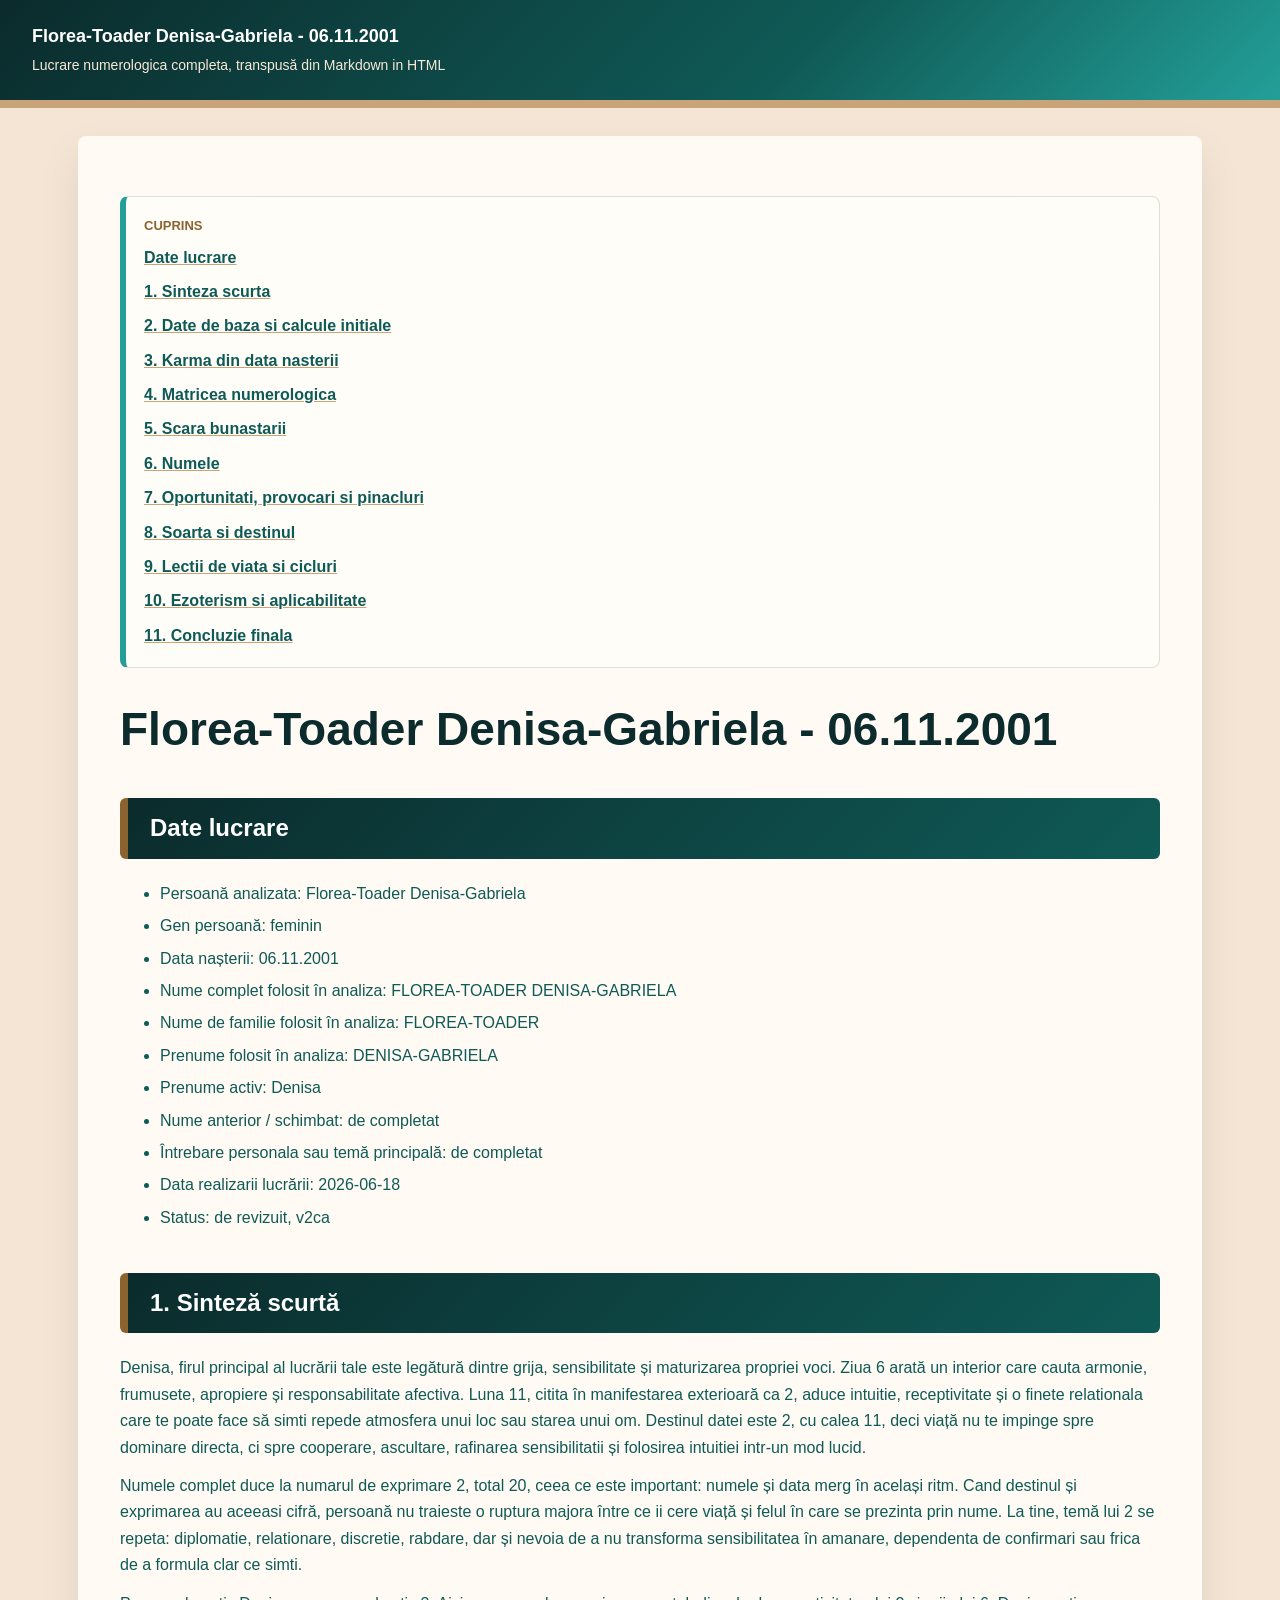
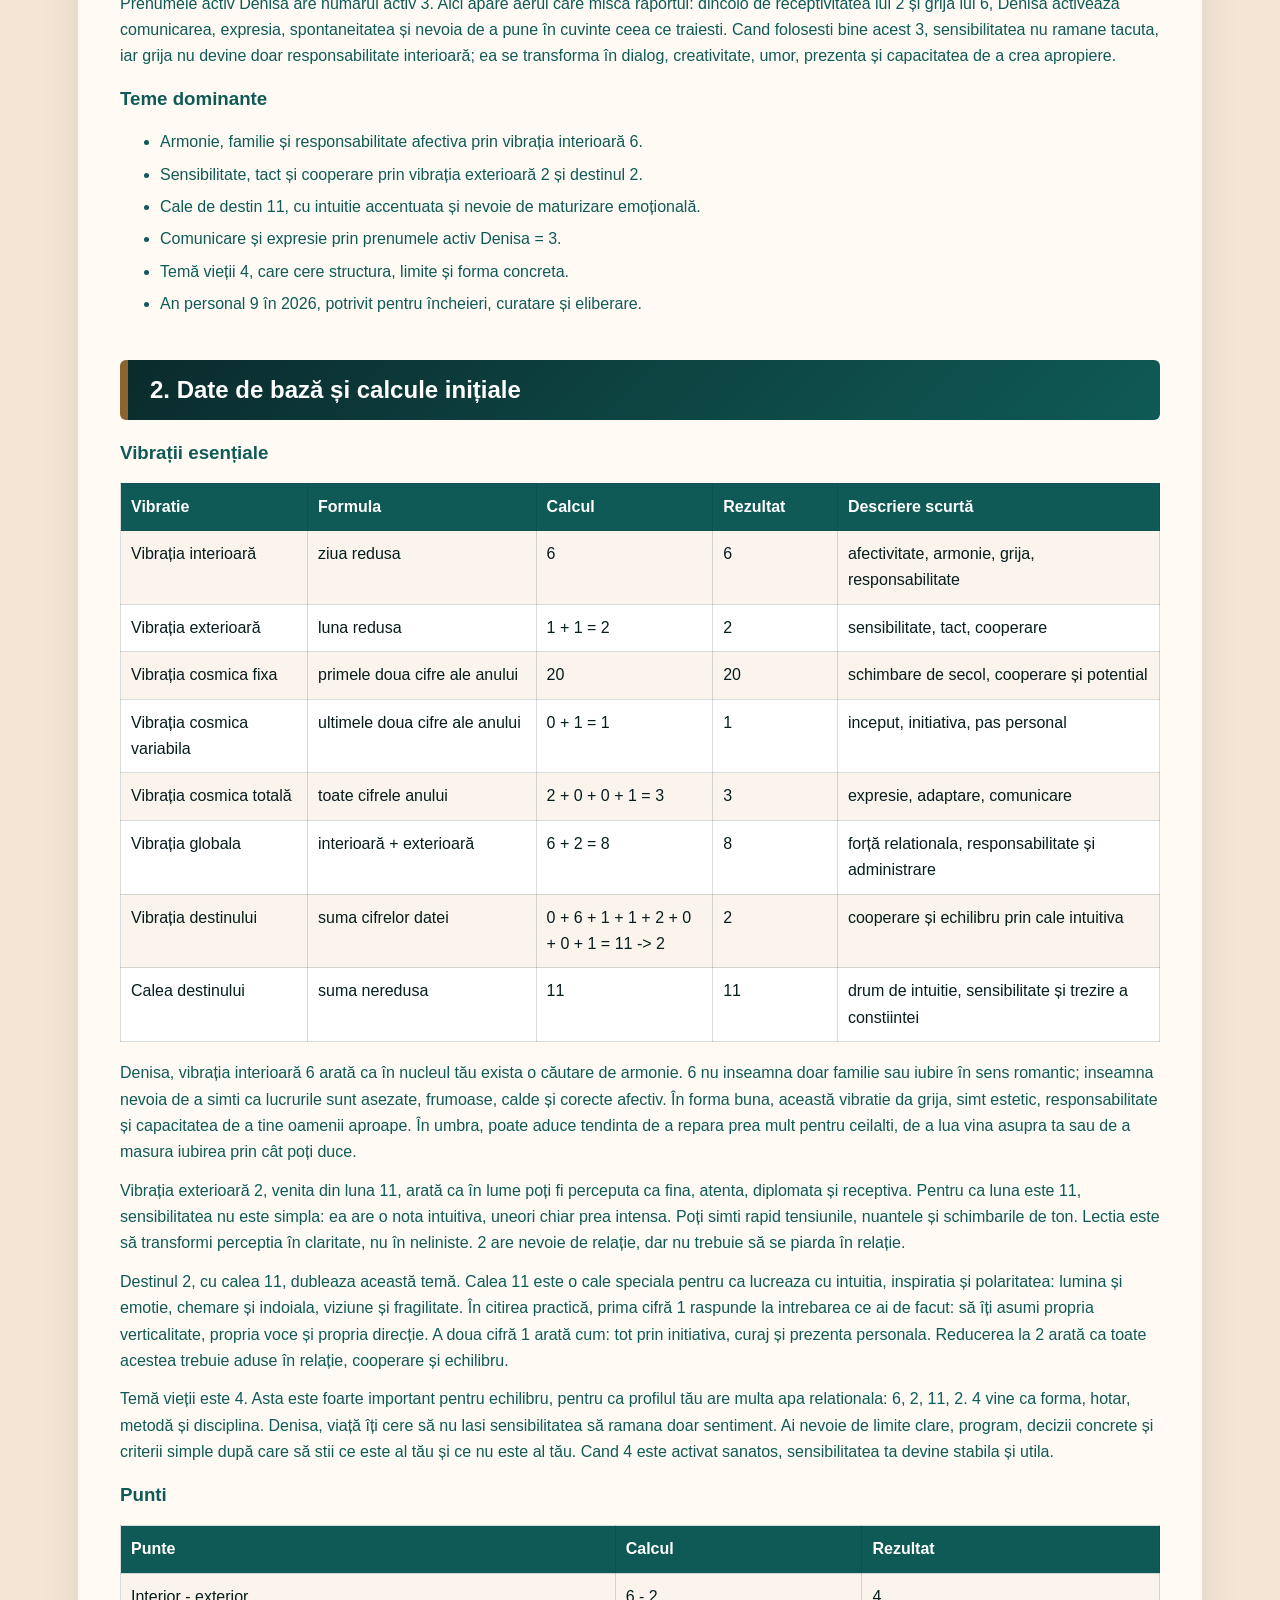
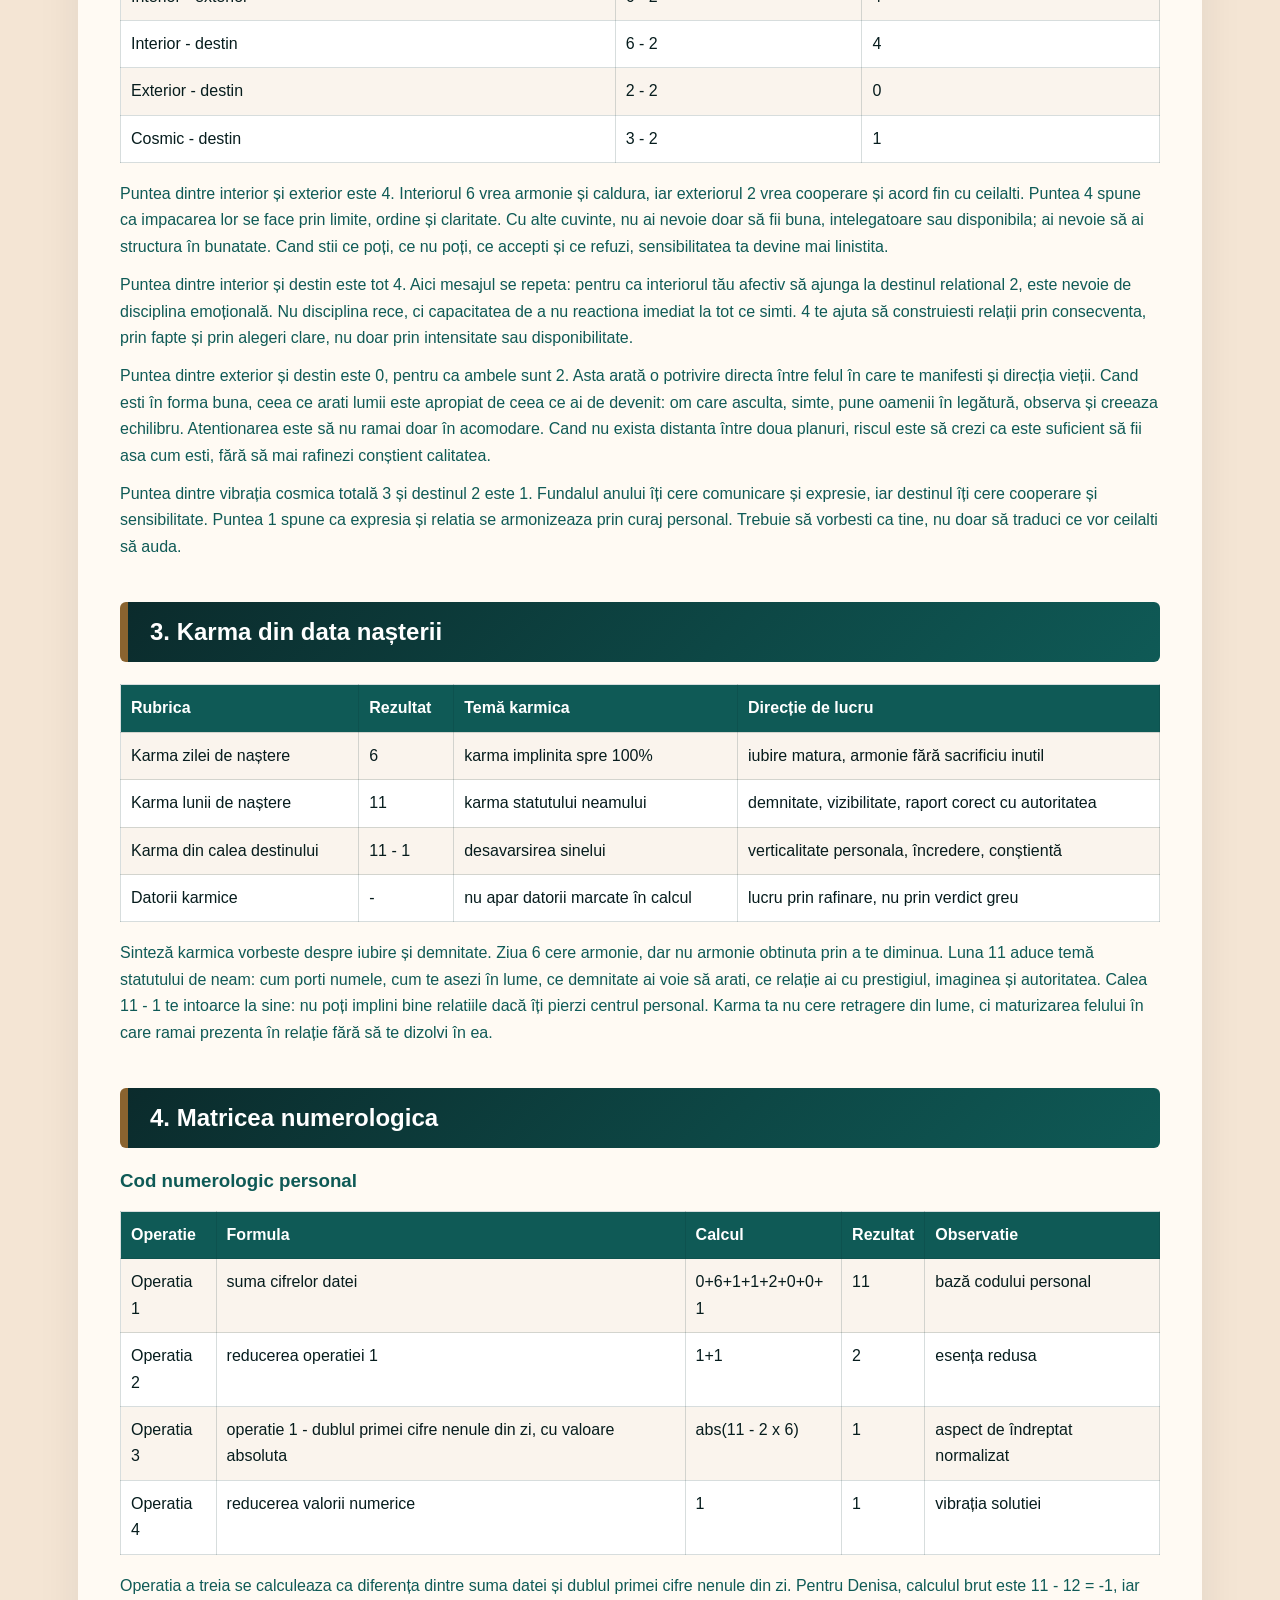
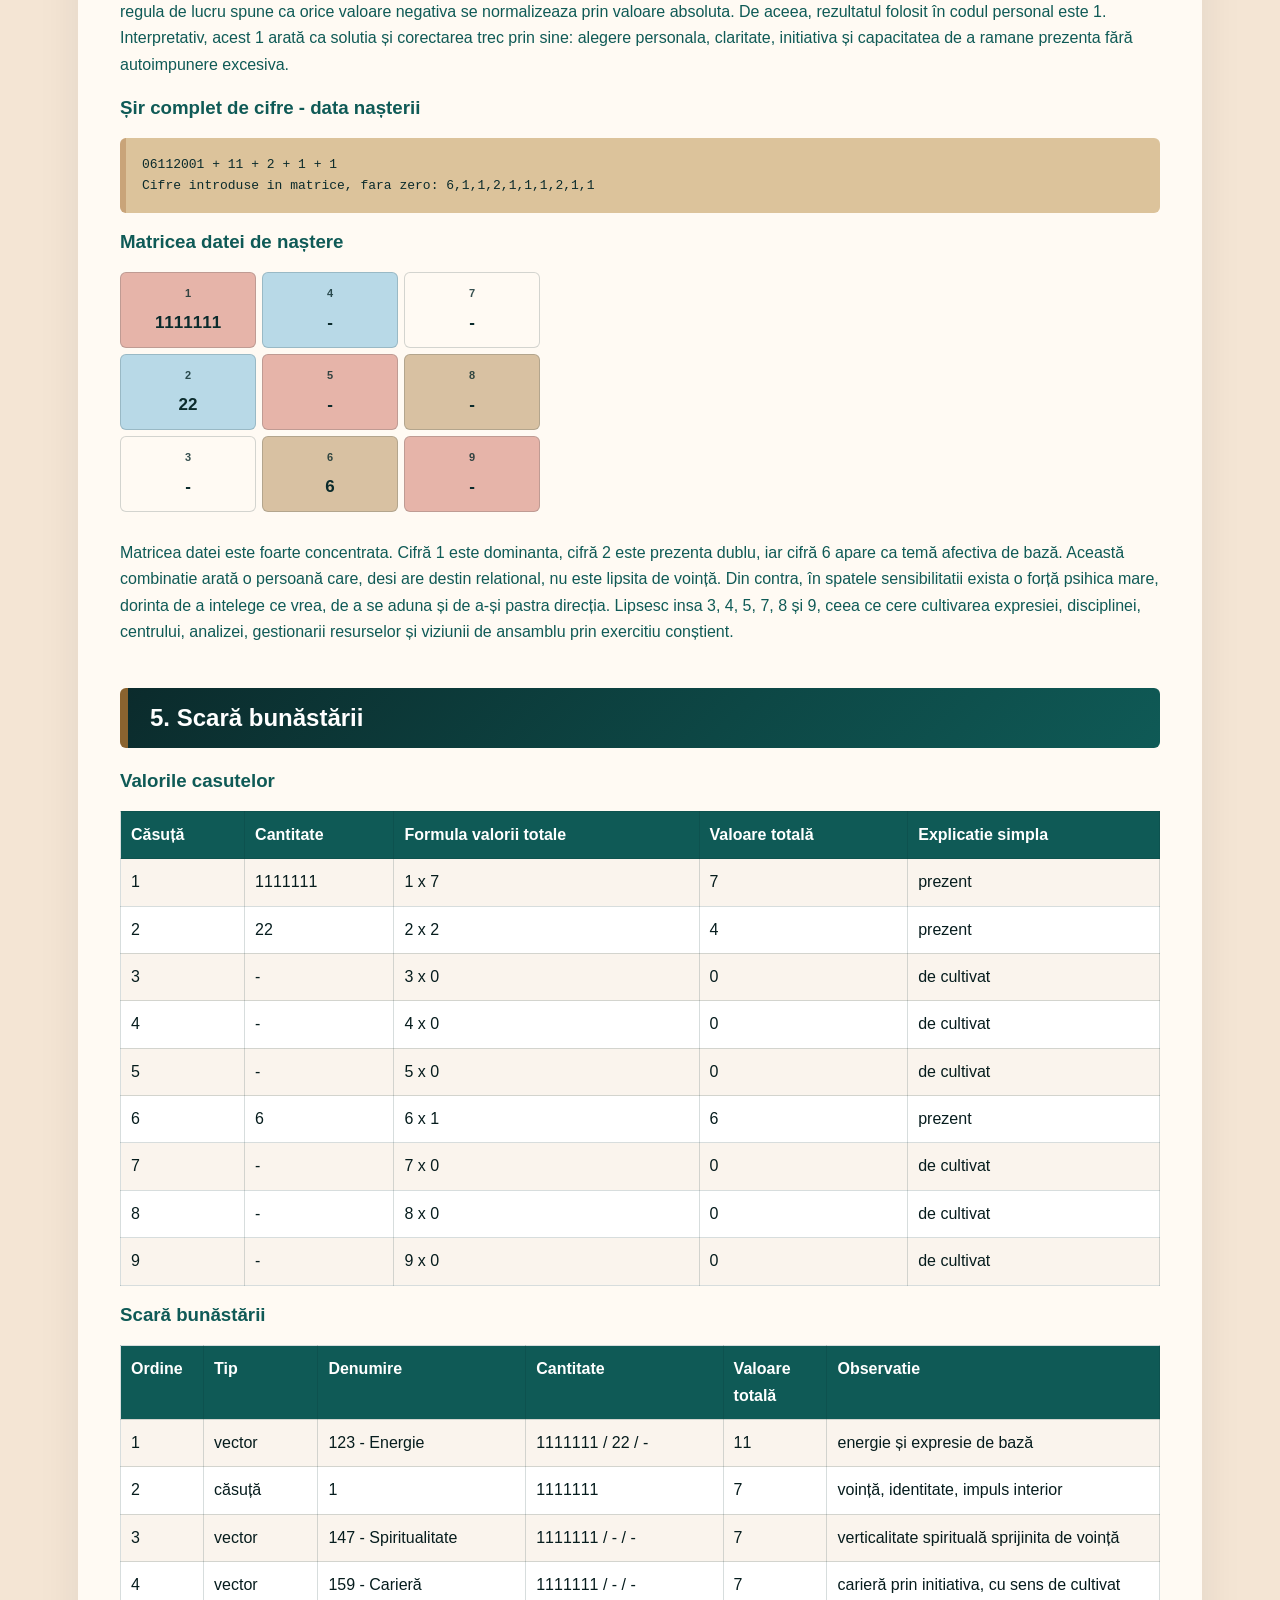
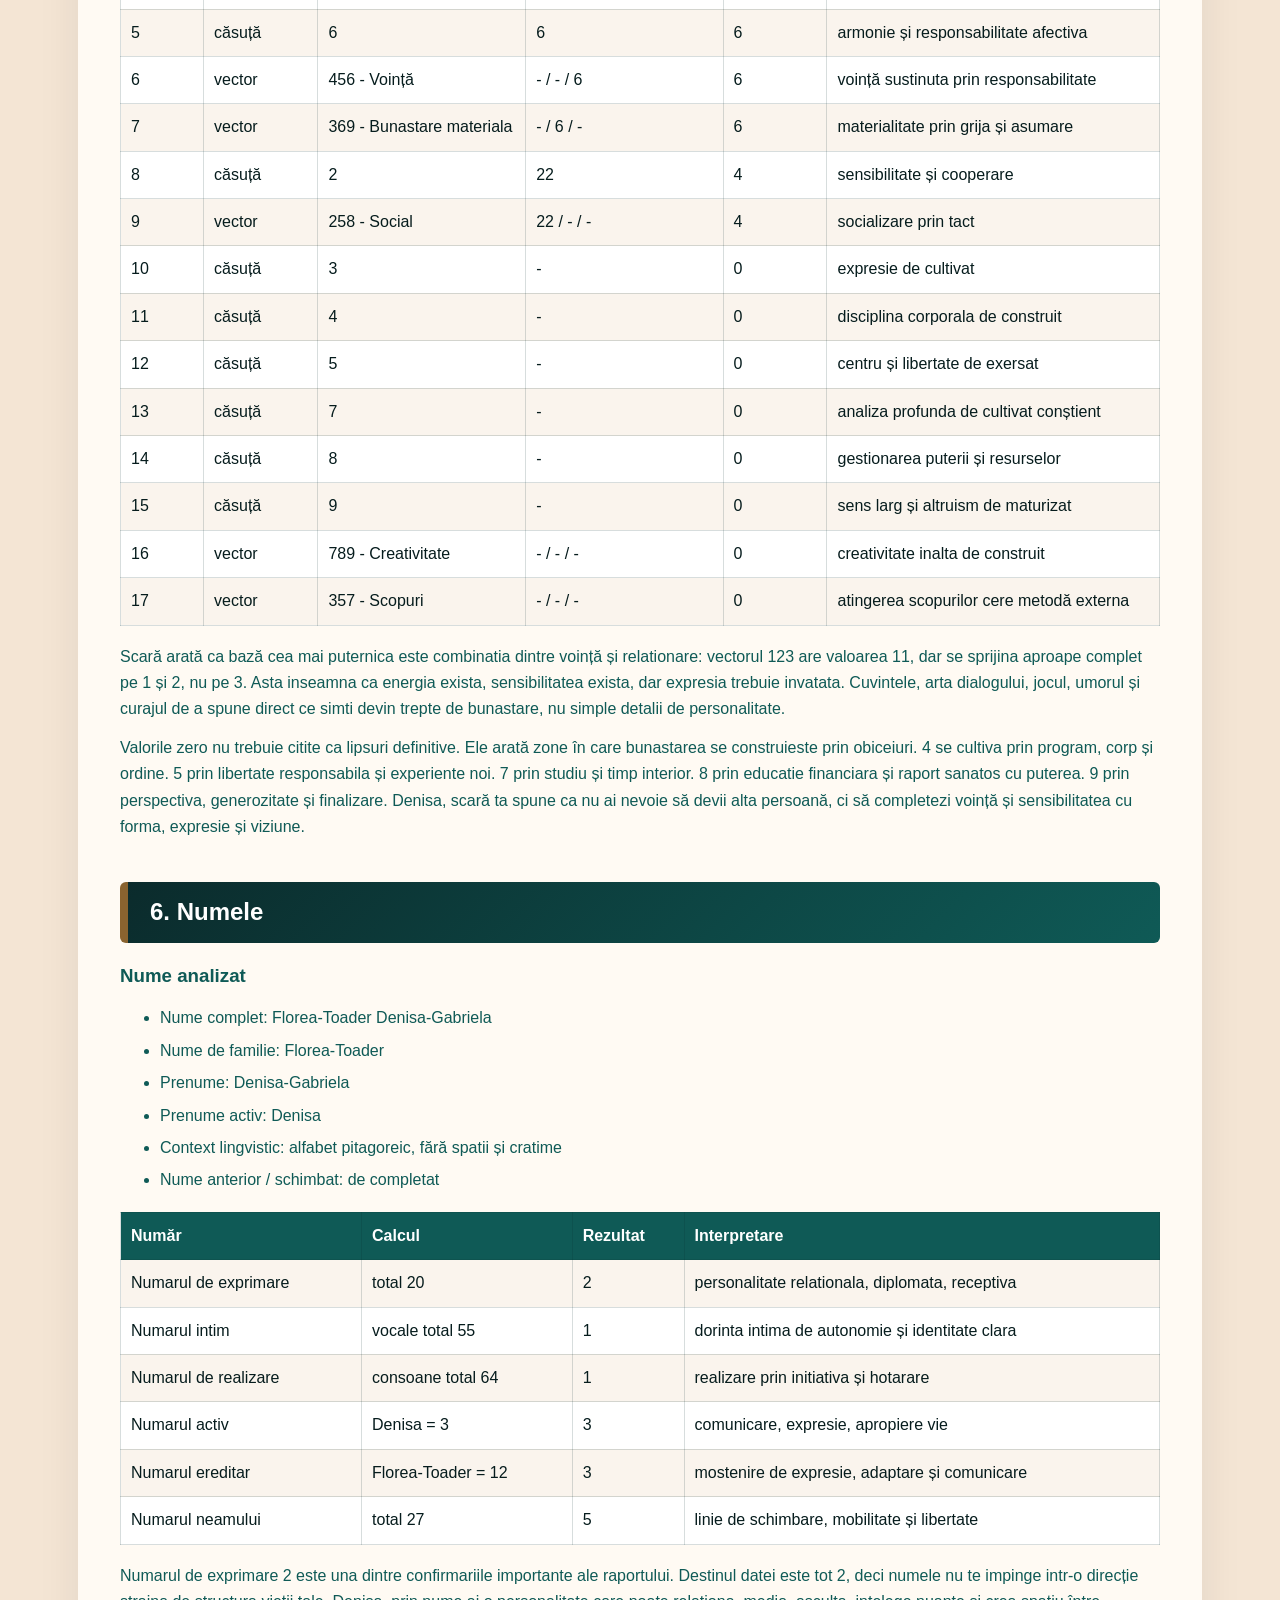
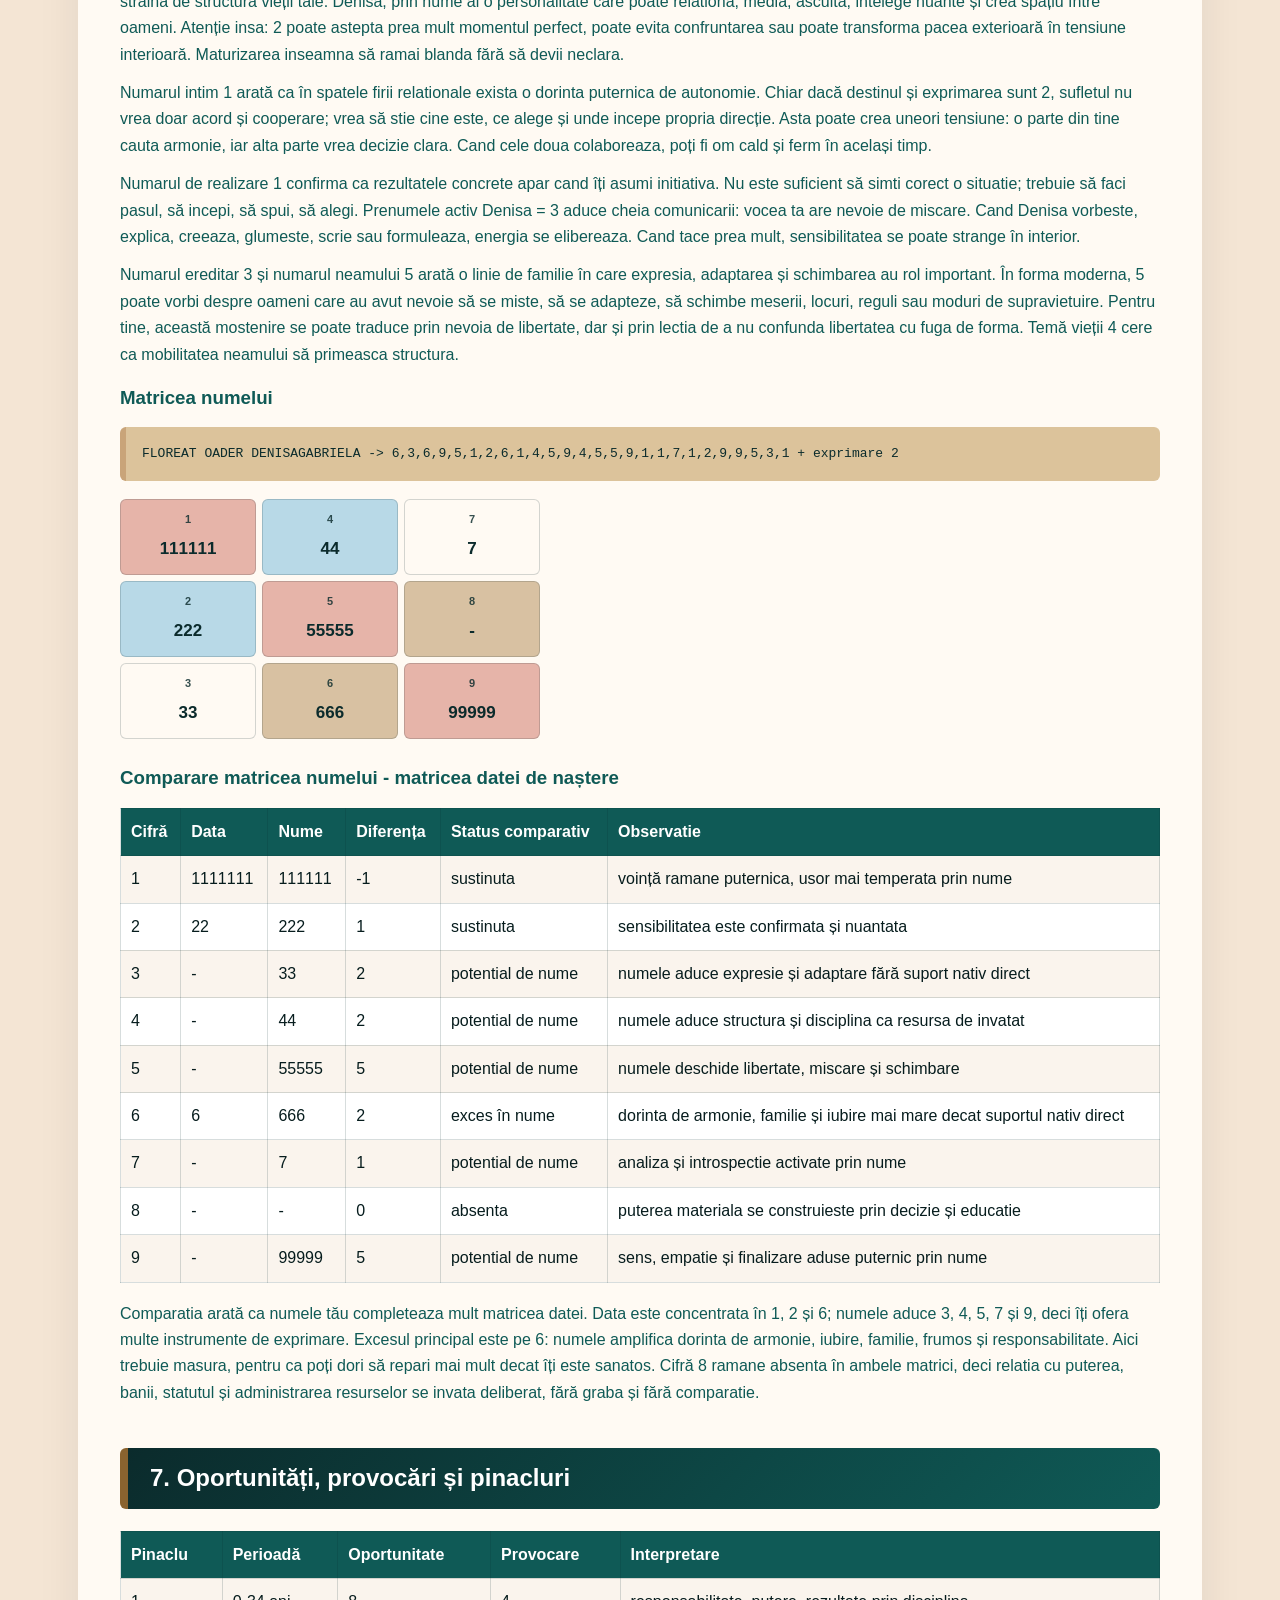
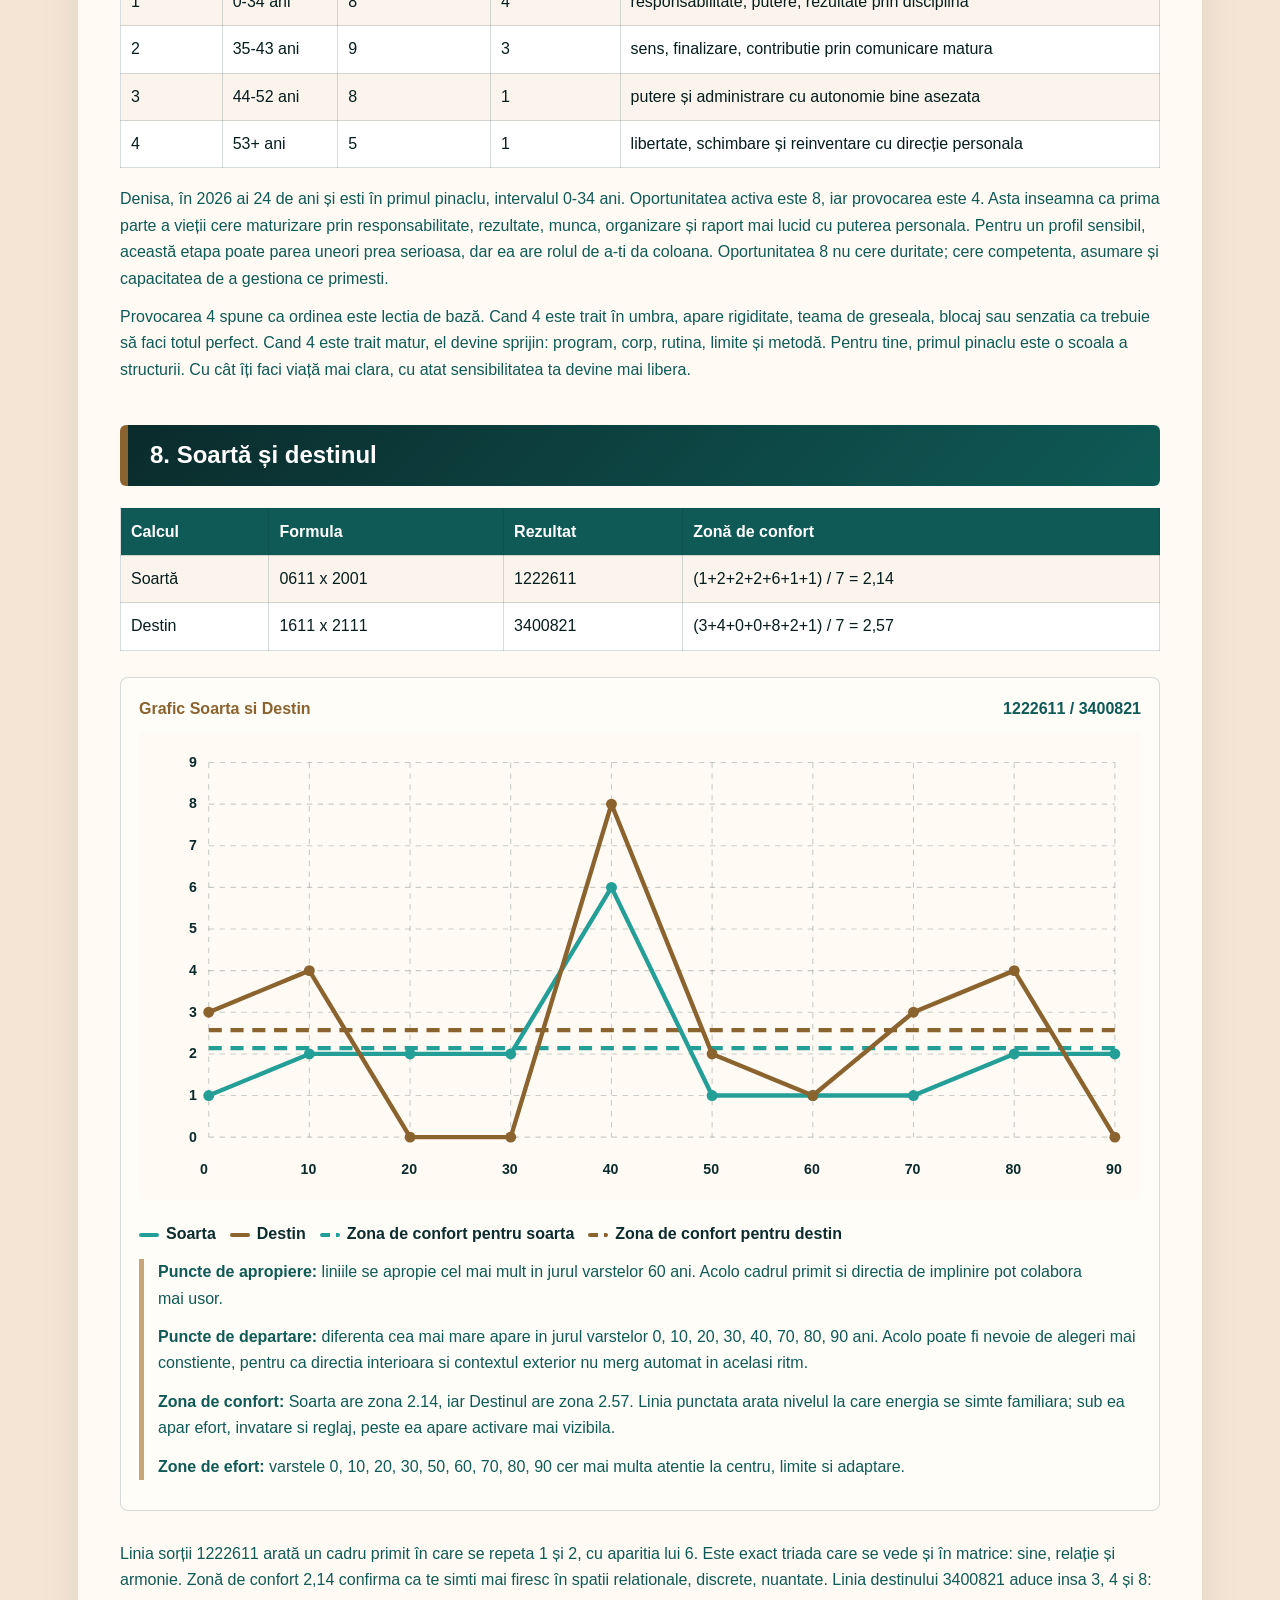
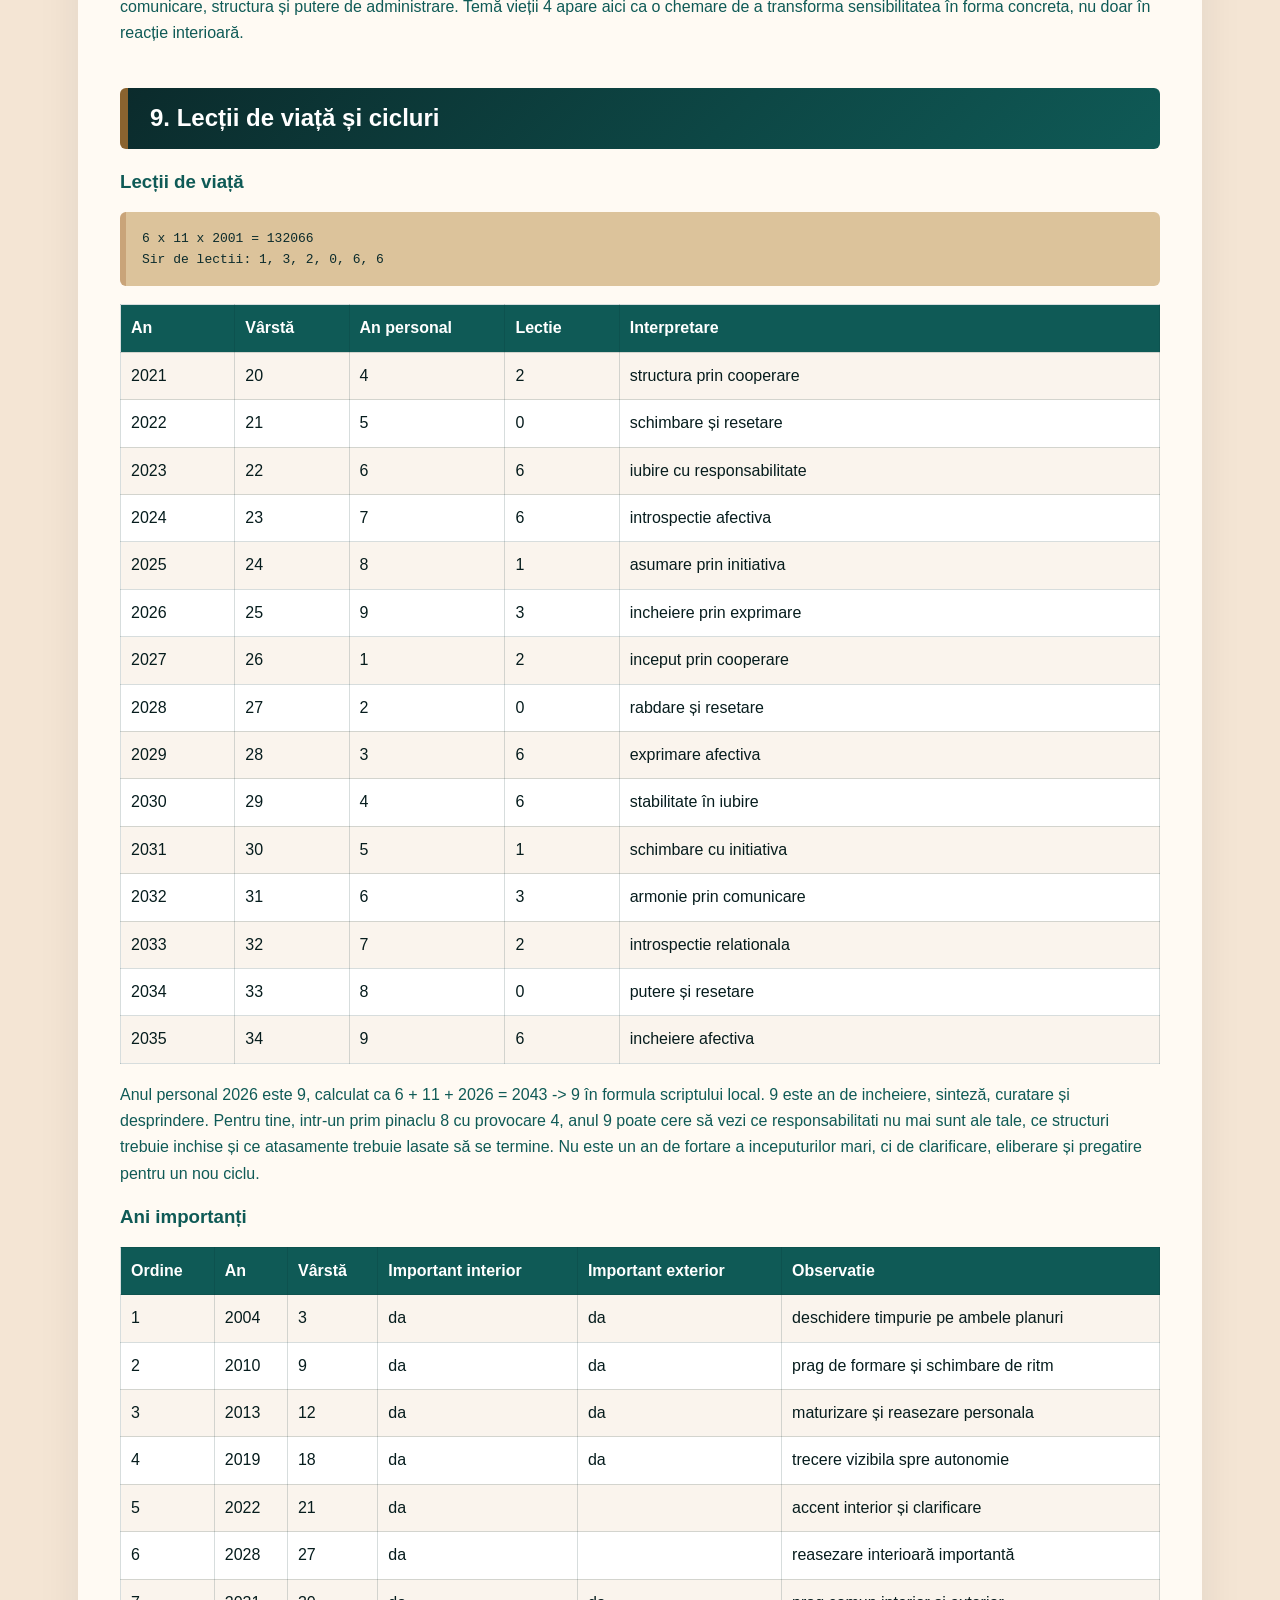
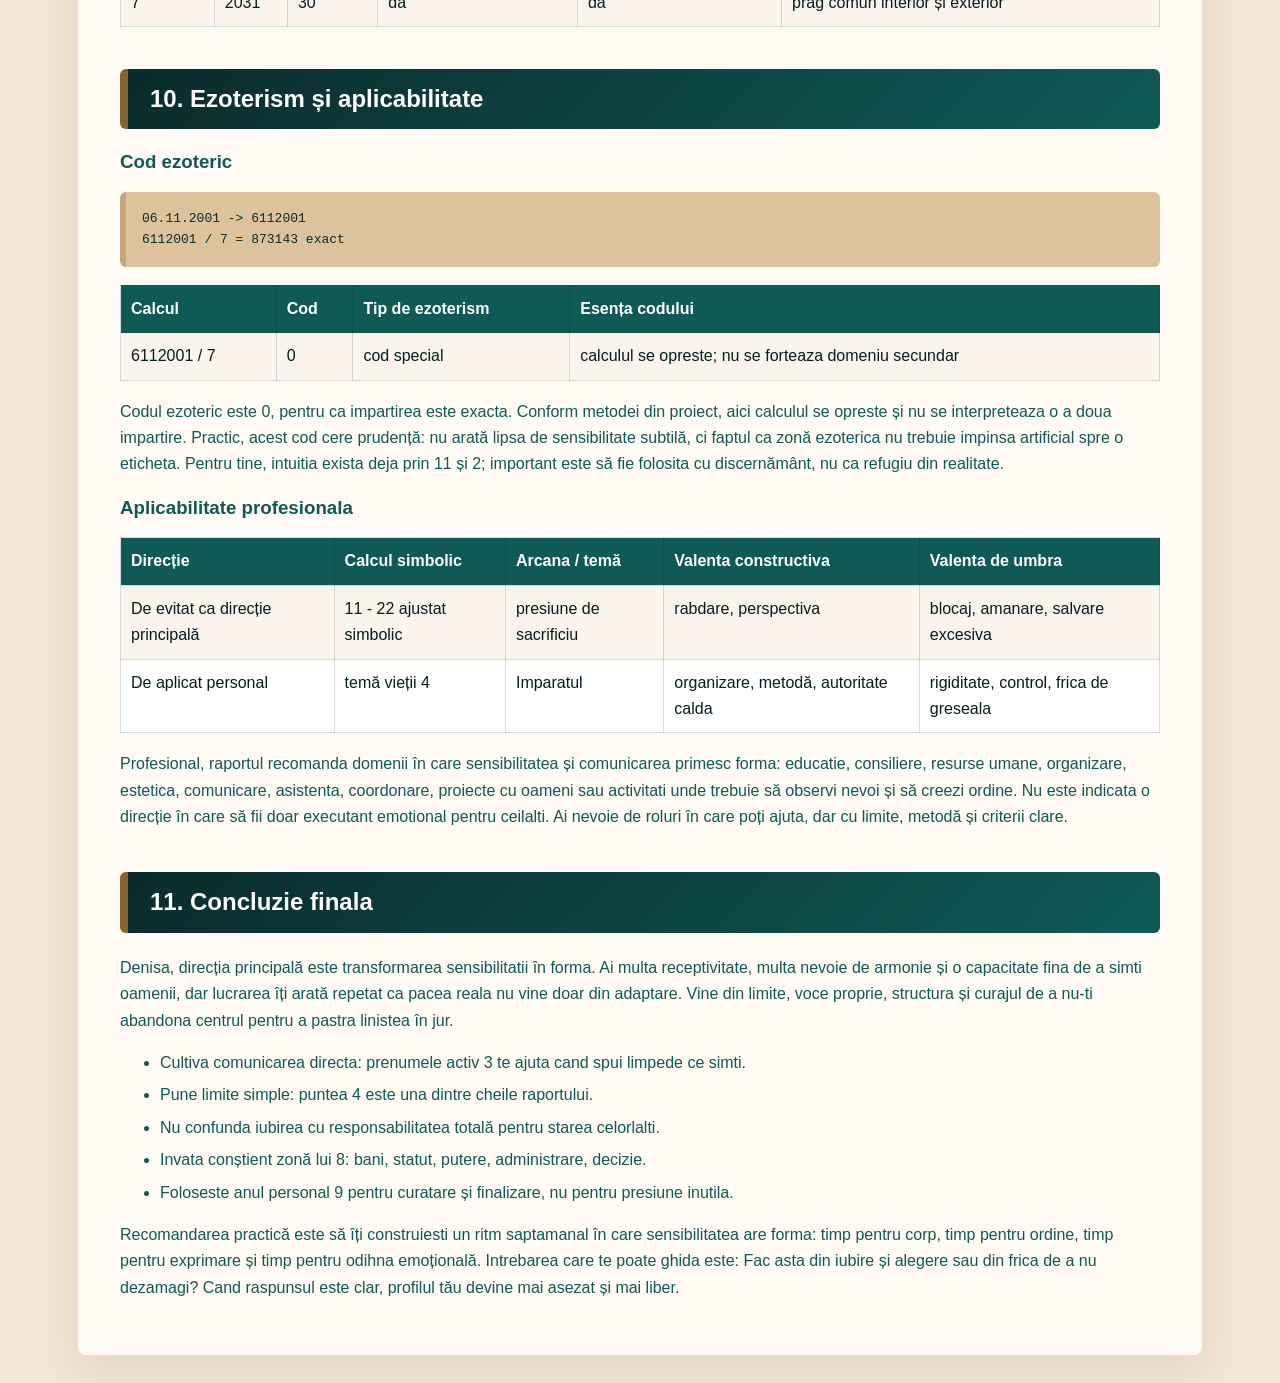
==== commit 31ae6178: "Update Denisa cycle interpretations" ====
--- a/test HTML/output/2001-11-06-florea-toader-denisa-gabriela-v2ca.html
+++ b/test HTML/output/2001-11-06-florea-toader-denisa-gabriela-v2ca.html
@@ -502,23 +502,23 @@
 <h3><span>Scară bunăstării</span></h3>
 <div class="table-wrap"><table class="table-scara-bunastarii">
 <tr><th>Ordine</th><th>Tip</th><th>Denumire</th><th>Cantitate</th><th>Valoare totală</th><th>Observatie</th></tr>
-<tr><td>1</td><td>vector</td><td>123</td><td>1111111 / 22 / -</td><td>11</td><td>energie și expresie de bază</td></tr>
+<tr><td>1</td><td>vector</td><td>123 - Energie</td><td>1111111 / 22 / -</td><td>11</td><td>energie și expresie de bază</td></tr>
 <tr><td>2</td><td>căsuță</td><td>1</td><td>1111111</td><td>7</td><td>voință, identitate, impuls interior</td></tr>
-<tr><td>3</td><td>vector</td><td>147</td><td>1111111 / - / -</td><td>7</td><td>verticalitate spirituală sprijinita de voință</td></tr>
-<tr><td>4</td><td>vector</td><td>159</td><td>1111111 / - / -</td><td>7</td><td>carieră prin initiativa, cu sens de cultivat</td></tr>
+<tr><td>3</td><td>vector</td><td>147 - Spiritualitate</td><td>1111111 / - / -</td><td>7</td><td>verticalitate spirituală sprijinita de voință</td></tr>
+<tr><td>4</td><td>vector</td><td>159 - Carieră</td><td>1111111 / - / -</td><td>7</td><td>carieră prin initiativa, cu sens de cultivat</td></tr>
 <tr><td>5</td><td>căsuță</td><td>6</td><td>6</td><td>6</td><td>armonie și responsabilitate afectiva</td></tr>
-<tr><td>6</td><td>vector</td><td>456</td><td>- / - / 6</td><td>6</td><td>voință sustinuta prin responsabilitate</td></tr>
-<tr><td>7</td><td>vector</td><td>369</td><td>- / 6 / -</td><td>6</td><td>materialitate prin grija și asumare</td></tr>
+<tr><td>6</td><td>vector</td><td>456 - Voință</td><td>- / - / 6</td><td>6</td><td>voință sustinuta prin responsabilitate</td></tr>
+<tr><td>7</td><td>vector</td><td>369 - Bunastare materiala</td><td>- / 6 / -</td><td>6</td><td>materialitate prin grija și asumare</td></tr>
 <tr><td>8</td><td>căsuță</td><td>2</td><td>22</td><td>4</td><td>sensibilitate și cooperare</td></tr>
-<tr><td>9</td><td>vector</td><td>258</td><td>22 / - / -</td><td>4</td><td>socializare prin tact</td></tr>
+<tr><td>9</td><td>vector</td><td>258 - Social</td><td>22 / - / -</td><td>4</td><td>socializare prin tact</td></tr>
 <tr><td>10</td><td>căsuță</td><td>3</td><td>-</td><td>0</td><td>expresie de cultivat</td></tr>
 <tr><td>11</td><td>căsuță</td><td>4</td><td>-</td><td>0</td><td>disciplina corporala de construit</td></tr>
 <tr><td>12</td><td>căsuță</td><td>5</td><td>-</td><td>0</td><td>centru și libertate de exersat</td></tr>
 <tr><td>13</td><td>căsuță</td><td>7</td><td>-</td><td>0</td><td>analiza profunda de cultivat conștient</td></tr>
 <tr><td>14</td><td>căsuță</td><td>8</td><td>-</td><td>0</td><td>gestionarea puterii și resurselor</td></tr>
 <tr><td>15</td><td>căsuță</td><td>9</td><td>-</td><td>0</td><td>sens larg și altruism de maturizat</td></tr>
-<tr><td>16</td><td>vector</td><td>789</td><td>- / - / -</td><td>0</td><td>creativitate inalta de construit</td></tr>
-<tr><td>17</td><td>vector</td><td>357</td><td>- / - / -</td><td>0</td><td>atingerea scopurilor cere metodă externa</td></tr>
+<tr><td>16</td><td>vector</td><td>789 - Creativitate</td><td>- / - / -</td><td>0</td><td>creativitate inalta de construit</td></tr>
+<tr><td>17</td><td>vector</td><td>357 - Scopuri</td><td>- / - / -</td><td>0</td><td>atingerea scopurilor cere metodă externa</td></tr>
 </table></div>
 <p>Scară arată ca bază cea mai puternica este combinatia dintre voință și relationare: vectorul 123 are valoarea 11, dar se sprijina aproape complet pe 1 și 2, nu pe 3. Asta inseamna ca energia exista, sensibilitatea exista, dar expresia trebuie invatata. Cuvintele, arta dialogului, jocul, umorul și curajul de a spune direct ce simti devin trepte de bunastare, nu simple detalii de personalitate.</p>
 <p>Valorile zero nu trebuie citite ca lipsuri definitive. Ele arată zone în care bunastarea se construieste prin obiceiuri. 4 se cultiva prin program, corp și ordine. 5 prin libertate responsabila și experiente noi. 7 prin studiu și timp interior. 8 prin educatie financiara și raport sanatos cu puterea. 9 prin perspectiva, generozitate și finalizare. Denisa, scară ta spune ca nu ai nevoie să devii alta persoană, ci să completezi voință și sensibilitatea cu forma, expresie și viziune.</p>
@@ -642,23 +642,34 @@
 Sir de lectii: 1, 3, 2, 0, 6, 6</pre>
 <div class="table-wrap"><table class="table-ciclu-9-ani">
 <tr><th>An</th><th>Vârstă</th><th>An personal</th><th>Lectie</th><th>Interpretare</th></tr>
-<tr><td>2021</td><td>20</td><td>3</td><td>2</td><td>etapa de lucru în ritmul ciclului personal</td></tr>
-<tr><td>2022</td><td>21</td><td>4</td><td>0</td><td>etapa de lucru în ritmul ciclului personal</td></tr>
-<tr><td>2023</td><td>22</td><td>5</td><td>6</td><td>etapa de lucru în ritmul ciclului personal</td></tr>
-<tr><td>2024</td><td>23</td><td>6</td><td>6</td><td>etapa de lucru în ritmul ciclului personal</td></tr>
-<tr><td>2025</td><td>24</td><td>7</td><td>1</td><td>etapa de lucru în ritmul ciclului personal</td></tr>
-<tr><td>2026</td><td>25</td><td>8</td><td>3</td><td>an activ de inchidere și curatare</td></tr>
-<tr><td>2027</td><td>26</td><td>9</td><td>2</td><td>etapa de lucru în ritmul ciclului personal</td></tr>
-<tr><td>2028</td><td>27</td><td>1</td><td>0</td><td>etapa de lucru în ritmul ciclului personal</td></tr>
-<tr><td>2029</td><td>28</td><td>2</td><td>6</td><td>etapa de lucru în ritmul ciclului personal</td></tr>
-<tr><td>2030</td><td>29</td><td>3</td><td>6</td><td>etapa de lucru în ritmul ciclului personal</td></tr>
-<tr><td>2031</td><td>30</td><td>4</td><td>1</td><td>etapa de lucru în ritmul ciclului personal</td></tr>
-<tr><td>2032</td><td>31</td><td>5</td><td>3</td><td>etapa de lucru în ritmul ciclului personal</td></tr>
-<tr><td>2033</td><td>32</td><td>6</td><td>2</td><td>etapa de lucru în ritmul ciclului personal</td></tr>
-<tr><td>2034</td><td>33</td><td>7</td><td>0</td><td>etapa de lucru în ritmul ciclului personal</td></tr>
-<tr><td>2035</td><td>34</td><td>8</td><td>6</td><td>etapa de lucru în ritmul ciclului personal</td></tr>
+<tr><td>2021</td><td>20</td><td>4</td><td>2</td><td>structura prin cooperare</td></tr>
+<tr><td>2022</td><td>21</td><td>5</td><td>0</td><td>schimbare și resetare</td></tr>
+<tr><td>2023</td><td>22</td><td>6</td><td>6</td><td>iubire cu responsabilitate</td></tr>
+<tr><td>2024</td><td>23</td><td>7</td><td>6</td><td>introspectie afectiva</td></tr>
+<tr><td>2025</td><td>24</td><td>8</td><td>1</td><td>asumare prin initiativa</td></tr>
+<tr><td>2026</td><td>25</td><td>9</td><td>3</td><td>incheiere prin exprimare</td></tr>
+<tr><td>2027</td><td>26</td><td>1</td><td>2</td><td>inceput prin cooperare</td></tr>
+<tr><td>2028</td><td>27</td><td>2</td><td>0</td><td>rabdare și resetare</td></tr>
+<tr><td>2029</td><td>28</td><td>3</td><td>6</td><td>exprimare afectiva</td></tr>
+<tr><td>2030</td><td>29</td><td>4</td><td>6</td><td>stabilitate în iubire</td></tr>
+<tr><td>2031</td><td>30</td><td>5</td><td>1</td><td>schimbare cu initiativa</td></tr>
+<tr><td>2032</td><td>31</td><td>6</td><td>3</td><td>armonie prin comunicare</td></tr>
+<tr><td>2033</td><td>32</td><td>7</td><td>2</td><td>introspectie relationala</td></tr>
+<tr><td>2034</td><td>33</td><td>8</td><td>0</td><td>putere și resetare</td></tr>
+<tr><td>2035</td><td>34</td><td>9</td><td>6</td><td>incheiere afectiva</td></tr>
 </table></div>
 <p>Anul personal 2026 este 9, calculat ca 6 + 11 + 2026 = 2043 -&gt; 9 în formula scriptului local. 9 este an de incheiere, sinteză, curatare și desprindere. Pentru tine, intr-un prim pinaclu 8 cu provocare 4, anul 9 poate cere să vezi ce responsabilitati nu mai sunt ale tale, ce structuri trebuie inchise și ce atasamente trebuie lasate să se termine. Nu este un an de fortare a inceputurilor mari, ci de clarificare, eliberare și pregatire pentru un nou ciclu.</p>
+<h3><span>Ani importanți</span></h3>
+<div class="table-wrap"><table>
+<tr><th>Ordine</th><th>An</th><th>Vârstă</th><th>Important interior</th><th>Important exterior</th><th>Observatie</th></tr>
+<tr><td>1</td><td>2004</td><td>3</td><td>da</td><td>da</td><td>deschidere timpurie pe ambele planuri</td></tr>
+<tr><td>2</td><td>2010</td><td>9</td><td>da</td><td>da</td><td>prag de formare și schimbare de ritm</td></tr>
+<tr><td>3</td><td>2013</td><td>12</td><td>da</td><td>da</td><td>maturizare și reasezare personala</td></tr>
+<tr><td>4</td><td>2019</td><td>18</td><td>da</td><td>da</td><td>trecere vizibila spre autonomie</td></tr>
+<tr><td>5</td><td>2022</td><td>21</td><td>da</td><td></td><td>accent interior și clarificare</td></tr>
+<tr><td>6</td><td>2028</td><td>27</td><td>da</td><td></td><td>reasezare interioară importantă</td></tr>
+<tr><td>7</td><td>2031</td><td>30</td><td>da</td><td>da</td><td>prag comun interior și exterior</td></tr>
+</table></div>
 <h2 id="sectiune-11"><span>10. Ezoterism și aplicabilitate</span></h2>
 <h3><span>Cod ezoteric</span></h3>
 <pre>06.11.2001 -&gt; 6112001
